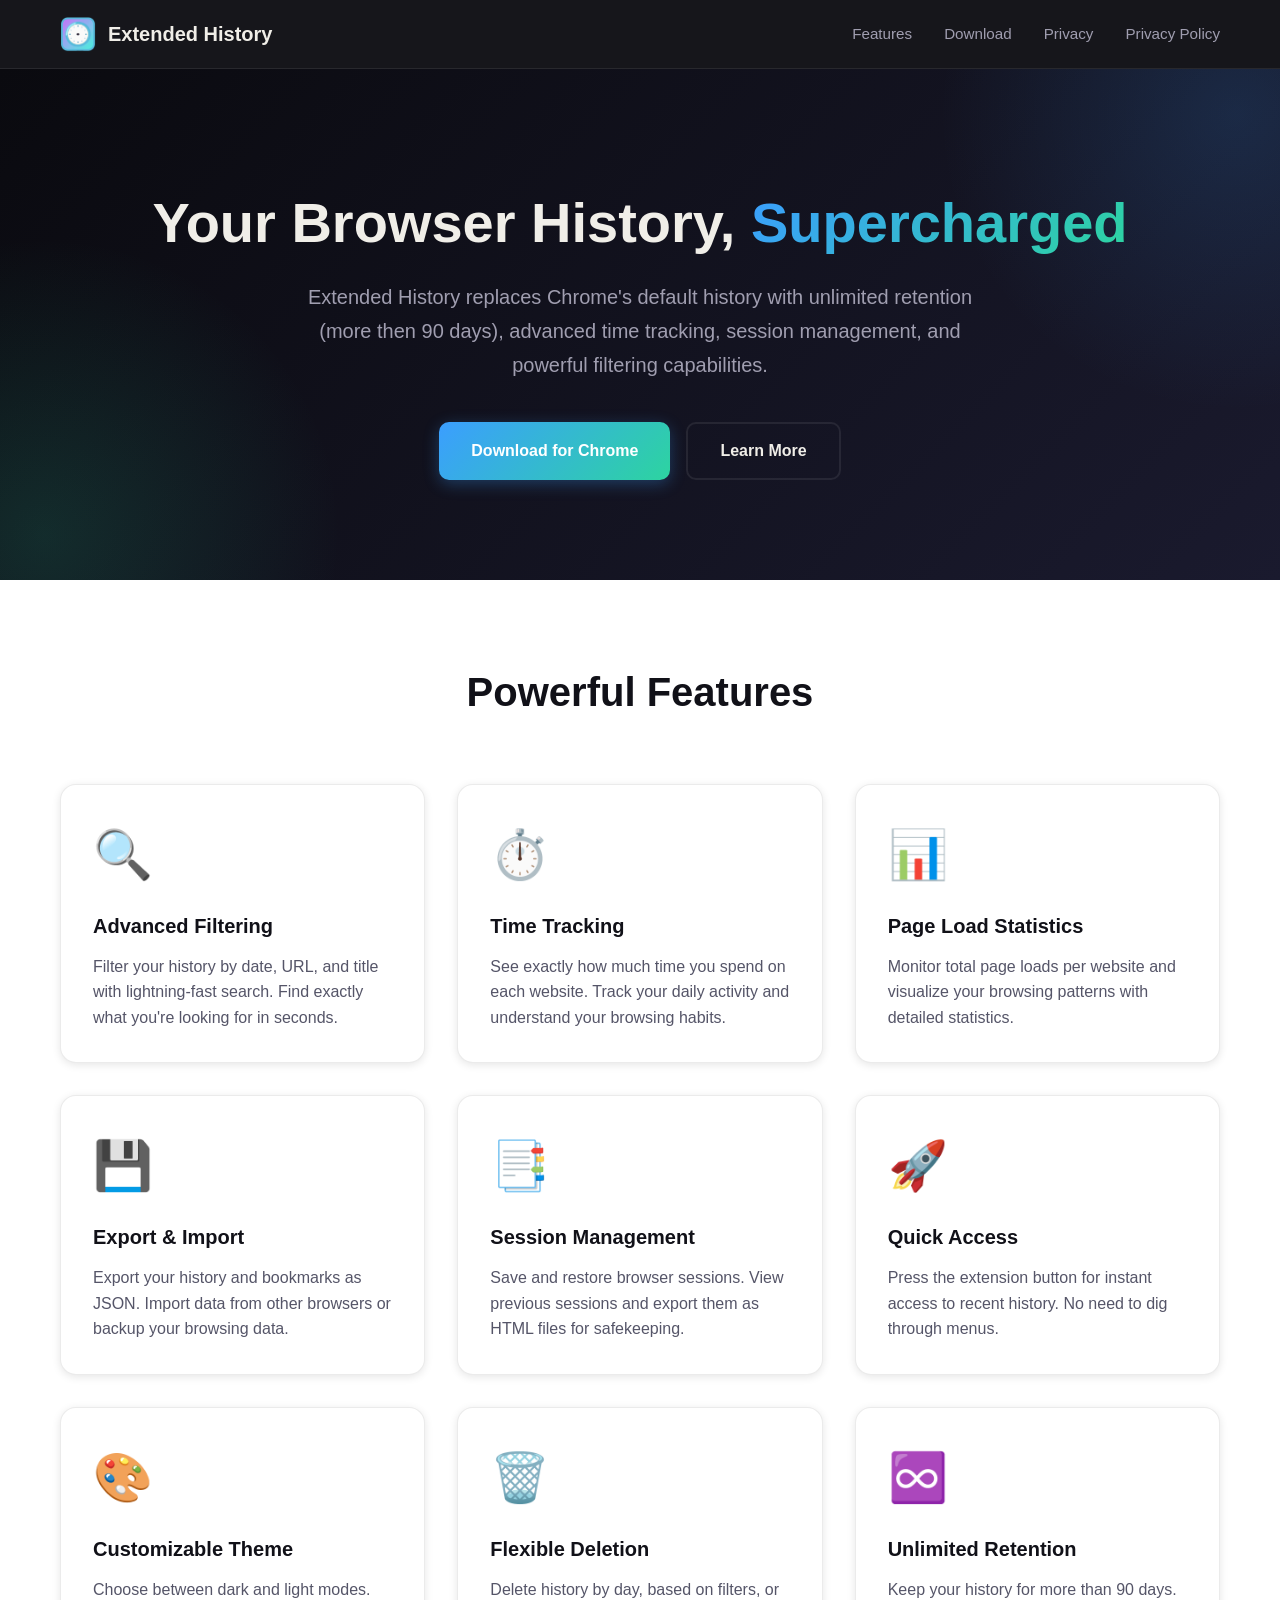
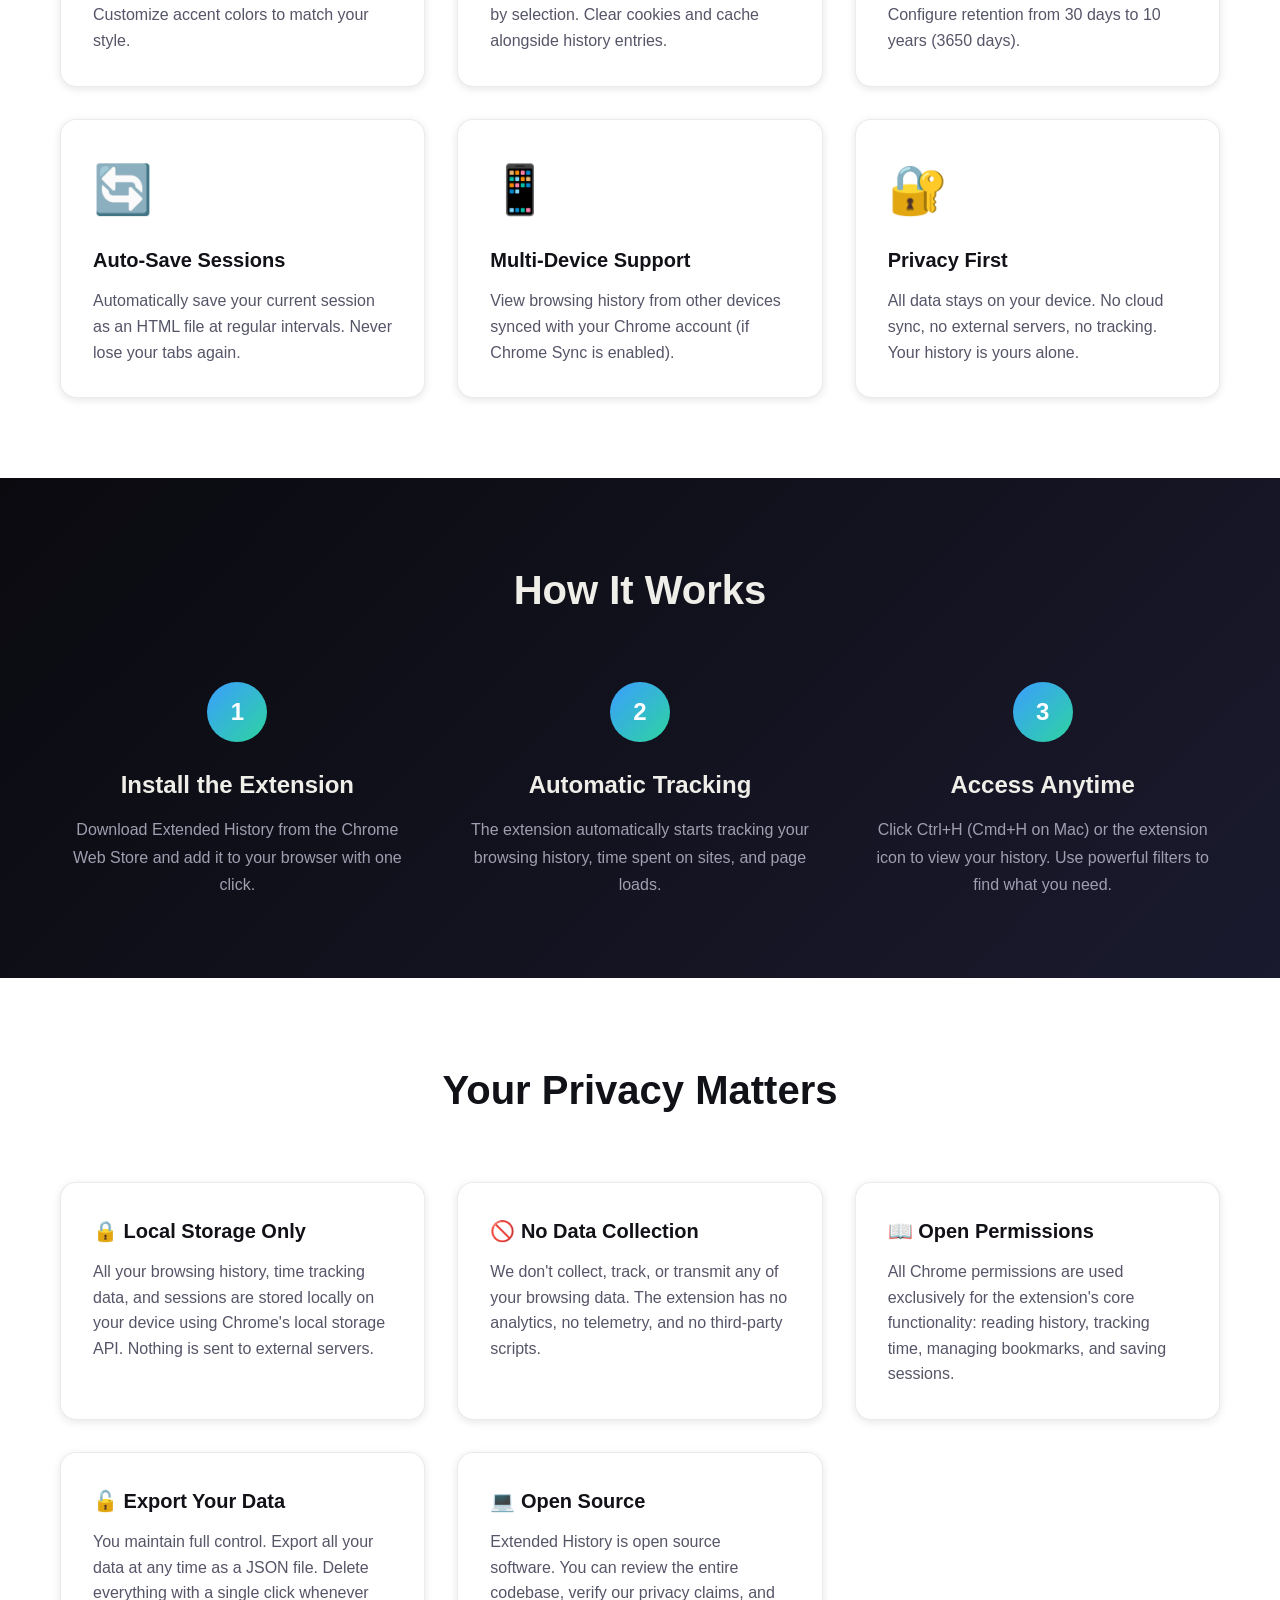
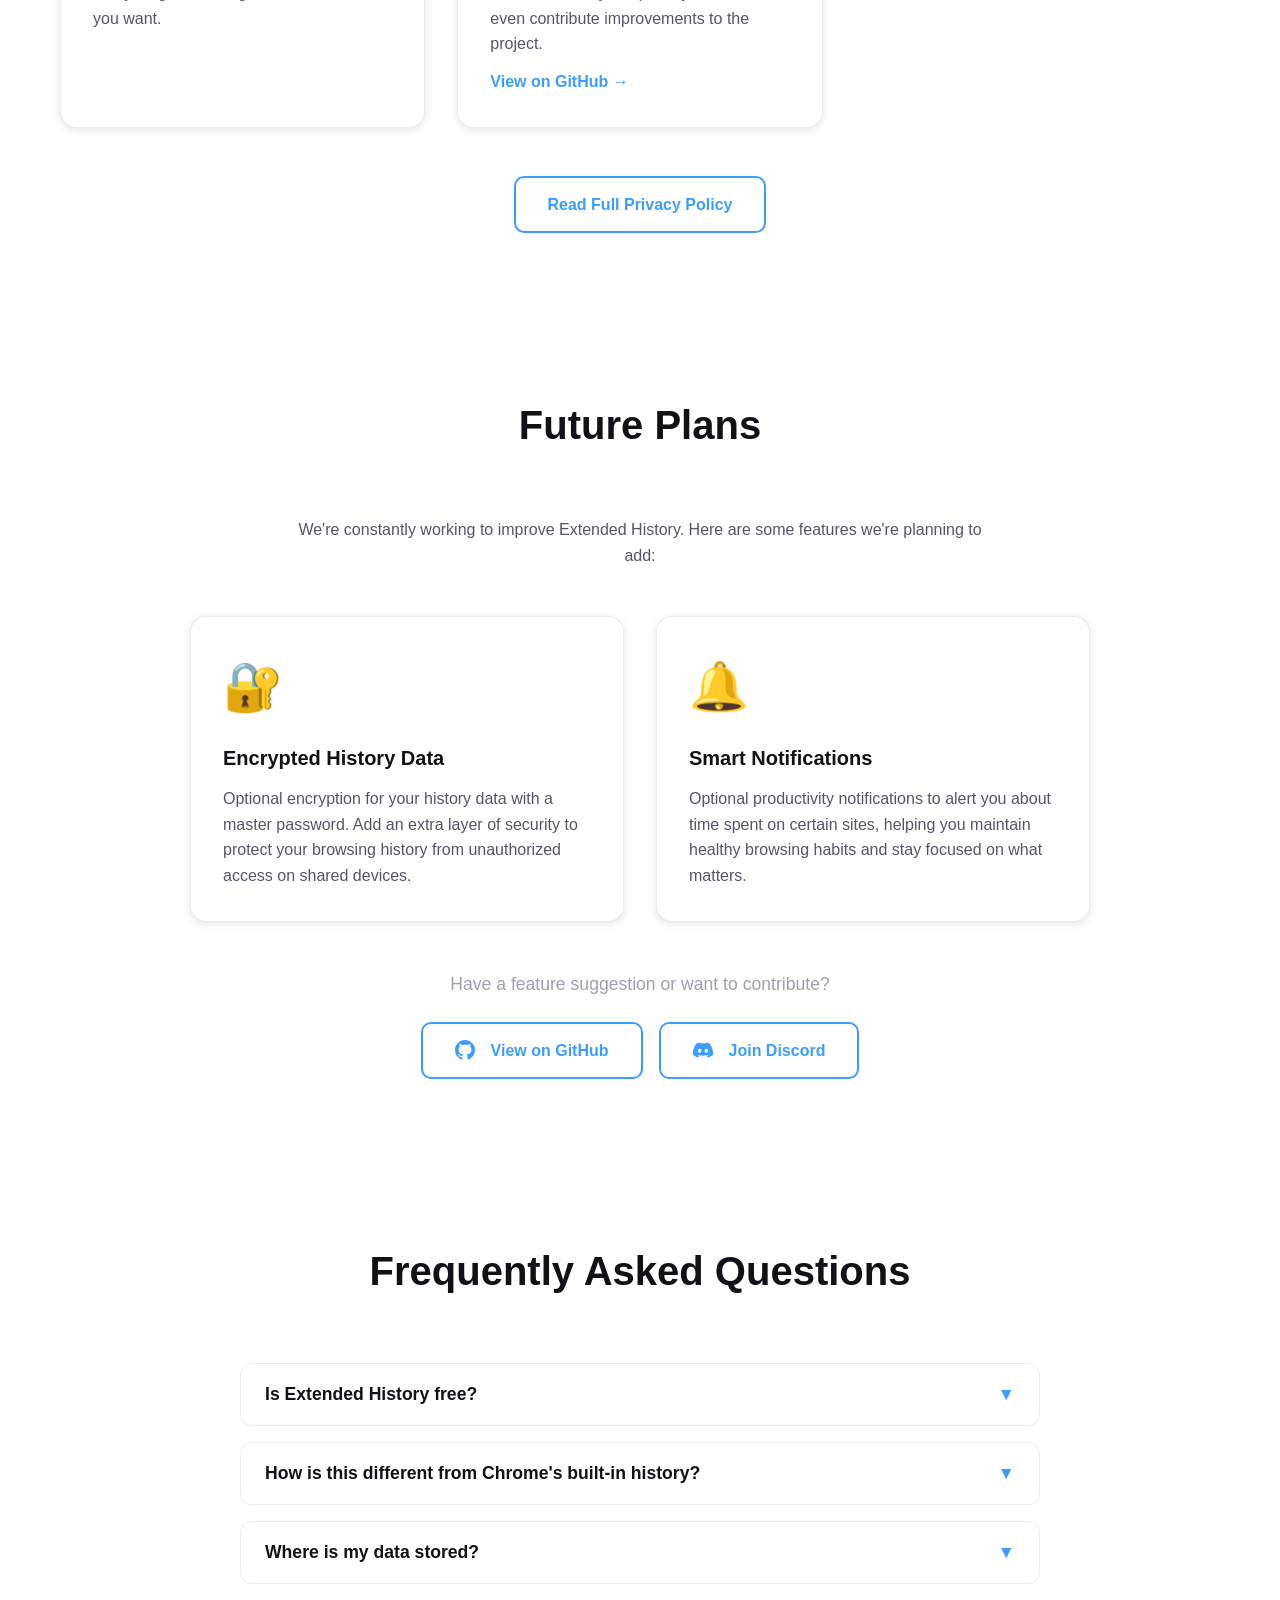
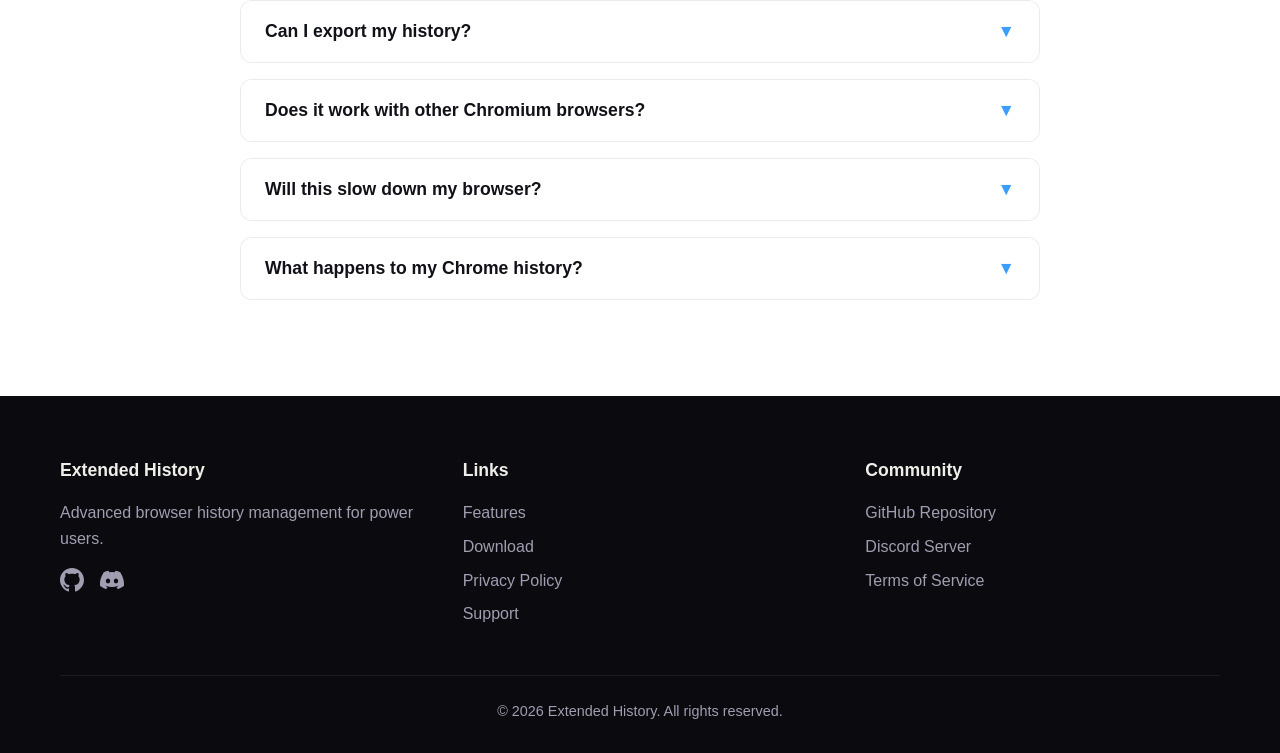
==== ExtendedHistory/index.html @ b4f473f5 "Update index.html" ====
<!DOCTYPE html>
<html lang="en">
<head>
    <meta charset="UTF-8">
    <meta name="viewport" content="width=device-width, initial-scale=1.0">
    <title>Extended History - Chrome Extension </title>
    <meta name="description" content="Extended History is a powerful Chrome extension that replaces the default history with unlimited retention (more then 90 days), time tracking, sessions management, and advanced filtering capabilities. If you're looking for better alternative to BetterHistory, this is it">
    <link rel="stylesheet" href="styles.css">
    <link rel="icon" href="https://github.com/elveapps/elveapps.github.io/blob/main/ExtendedHistory/icon128.png?raw=true" type="image/png">
</head>
<body>
    <!-- Navigation -->
    <nav class="navbar">
        <div class="container">
            <div class="nav-wrapper">
                <div class="logo">
                    <img src="icon128.png" alt="Extended History" class="logo-icon">
                    <span class="logo-text">Extended History</span>
                </div>
                <ul class="nav-links">
                    <li><a href="#features">Features</a></li>
                    <li><a href="#download">Download</a></li>
                    <li><a href="#privacy">Privacy</a></li>
                    <li><a href="privacy-policy.html">Privacy Policy</a></li>
                </ul>
            </div>
        </div>
    </nav>

    <!-- Hero Section -->
    <section id="download" class="hero">
        <div class="container">
            <div class="hero-content">
                <h1 class="hero-title">Your Browser History, <span class="gradient-text">Supercharged</span></h1>
                <p class="hero-subtitle">Extended History replaces Chrome's default history with unlimited retention (more then 90 days), advanced time tracking, session management, and powerful filtering capabilities.</p>
                <div class="hero-buttons">
                    <a href="https://chromewebstore.google.com/detail/extended-history/your-extension-id-here" target="_blank" rel="noopener noreferrer" class="btn btn-primary">Download for Chrome</a>
                    <a href="#features" class="btn btn-secondary">Learn More</a>
                </div>
            </div>
        </div>
    </section>

    <!-- Features Section -->
    <section id="features" class="features">
        <div class="container">
            <h2 class="section-title">Powerful Features</h2>
            <div class="features-grid">
                <div class="feature-card">
                    <div class="feature-icon">🔍</div>
                    <h3>Advanced Filtering</h3>
                    <p>Filter your history by date, URL, and title with lightning-fast search. Find exactly what you're looking for in seconds.</p>
                </div>

                <div class="feature-card">
                    <div class="feature-icon">⏱️</div>
                    <h3>Time Tracking</h3>
                    <p>See exactly how much time you spend on each website. Track your daily activity and understand your browsing habits.</p>
                </div>

                <div class="feature-card">
                    <div class="feature-icon">📊</div>
                    <h3>Page Load Statistics</h3>
                    <p>Monitor total page loads per website and visualize your browsing patterns with detailed statistics.</p>
                </div>

                <div class="feature-card">
                    <div class="feature-icon">💾</div>
                    <h3>Export & Import</h3>
                    <p>Export your history and bookmarks as JSON. Import data from other browsers or backup your browsing data.</p>
                </div>

                <div class="feature-card">
                    <div class="feature-icon">📑</div>
                    <h3>Session Management</h3>
                    <p>Save and restore browser sessions. View previous sessions and export them as HTML files for safekeeping.</p>
                </div>

                <div class="feature-card">
                    <div class="feature-icon">🚀</div>
                    <h3>Quick Access</h3>
                    <p>Press the extension button for instant access to recent history. No need to dig through menus.</p>
                </div>

                <div class="feature-card">
                    <div class="feature-icon">🎨</div>
                    <h3>Customizable Theme</h3>
                    <p>Choose between dark and light modes. Customize accent colors to match your style.</p>
                </div>

                <div class="feature-card">
                    <div class="feature-icon">🗑️</div>
                    <h3>Flexible Deletion</h3>
                    <p>Delete history by day, based on filters, or by selection. Clear cookies and cache alongside history entries.</p>
                </div>

                <div class="feature-card">
                    <div class="feature-icon">♾️</div>
                    <h3>Unlimited Retention</h3>
                    <p>Keep your history for more than 90 days. Configure retention from 30 days to 10 years (3650 days).</p>
                </div>

                <div class="feature-card">
                    <div class="feature-icon">🔄</div>
                    <h3>Auto-Save Sessions</h3>
                    <p>Automatically save your current session as an HTML file at regular intervals. Never lose your tabs again.</p>
                </div>

                <div class="feature-card">
                    <div class="feature-icon">📱</div>
                    <h3>Multi-Device Support</h3>
                    <p>View browsing history from other devices synced with your Chrome account (if Chrome Sync is enabled).</p>
                </div>

                <div class="feature-card">
                    <div class="feature-icon">🔐</div>
                    <h3>Privacy First</h3>
                    <p>All data stays on your device. No cloud sync, no external servers, no tracking. Your history is yours alone.</p>
                </div>
            </div>
        </div>
    </section>

    <!-- How It Works -->
    <section class="how-it-works">
        <div class="container">
            <h2 class="section-title">How It Works</h2>
            <div class="steps">
                <div class="step">
                    <div class="step-number">1</div>
                    <h3>Install the Extension</h3>
                    <p>Download Extended History from the Chrome Web Store and add it to your browser with one click.</p>
                </div>
                <div class="step">
                    <div class="step-number">2</div>
                    <h3>Automatic Tracking</h3>
                    <p>The extension automatically starts tracking your browsing history, time spent on sites, and page loads.</p>
                </div>
                <div class="step">
                    <div class="step-number">3</div>
                    <h3>Access Anytime</h3>
                    <p>Click Ctrl+H (Cmd+H on Mac) or the extension icon to view your history. Use powerful filters to find what you need.</p>
                </div>
            </div>
        </div>
    </section>

    <!-- Privacy Section -->
    <section id="privacy" class="privacy-section">
        <div class="container">
            <h2 class="section-title">Your Privacy Matters</h2>
            <div class="privacy-content">
                <div class="privacy-card">
                    <h3>🔒 Local Storage Only</h3>
                    <p>All your browsing history, time tracking data, and sessions are stored locally on your device using Chrome's local storage API. Nothing is sent to external servers.</p>
                </div>
                <div class="privacy-card">
                    <h3>🚫 No Data Collection</h3>
                    <p>We don't collect, track, or transmit any of your browsing data. The extension has no analytics, no telemetry, and no third-party scripts.</p>
                </div>
                <div class="privacy-card">
                    <h3>📖 Open Permissions</h3>
                    <p>All Chrome permissions are used exclusively for the extension's core functionality: reading history, tracking time, managing bookmarks, and saving sessions.</p>
                </div>
                <div class="privacy-card">
                    <h3>🔓 Export Your Data</h3>
                    <p>You maintain full control. Export all your data at any time as a JSON file. Delete everything with a single click whenever you want.</p>
                </div>
                <div class="privacy-card">
                    <h3>💻 Open Source</h3>
                    <p>Extended History is open source software. You can review the entire codebase, verify our privacy claims, and even contribute improvements to the project.</p>
                    <a href="https://github.com/banekondic1996/Extended-History---Chrome" target="_blank" rel="noopener noreferrer" style="display: inline-block; margin-top: 12px; color: var(--primary); text-decoration: none; font-weight: 600; transition: opacity 0.2s;" onmouseover="this.style.opacity='0.8'" onmouseout="this.style.opacity='1'">
                        View on GitHub →
                    </a>
                </div>
            </div>
            <div class="privacy-cta">
                <a href="privacy-policy.html" class="btn btn-outline">Read Full Privacy Policy</a>
            </div>
        </div>
    </section>

    <!-- Future Plans Section -->
    <section class="future-plans-section">
        <div class="container">
            <h2 class="section-title">Future Plans</h2>
            <p style="text-align: center; color: var(--text-secondary-light); margin-bottom: 48px; max-width: 700px; margin-left: auto; margin-right: auto;">We're constantly working to improve Extended History. Here are some features we're planning to add:</p>
            <div class="features-grid" style="grid-template-columns: repeat(auto-fit, minmax(300px, 1fr)); max-width: 900px; margin: 0 auto;">
                <div class="feature-card">
                    <div class="feature-icon">🔐</div>
                    <h3>Encrypted History Data</h3>
                    <p>Optional encryption for your history data with a master password. Add an extra layer of security to protect your browsing history from unauthorized access on shared devices.</p>
                </div>

                <div class="feature-card">
                    <div class="feature-icon">🔔</div>
                    <h3>Smart Notifications</h3>
                    <p>Optional productivity notifications to alert you about time spent on certain sites, helping you maintain healthy browsing habits and stay focused on what matters.</p>
                </div>
            </div>
            <div style="text-align: center; margin-top: 48px;">
                <p style="color: var(--text-secondary-dark); margin-bottom: 24px; font-size: 1.1rem;">Have a feature suggestion or want to contribute?</p>
                <div style="display: flex; gap: 16px; justify-content: center; flex-wrap: wrap;">
                    <a href="https://github.com/banekondic1996/Extended-History---Chrome" target="_blank" rel="noopener noreferrer" class="btn btn-outline">
                        <svg width="20" height="20" viewBox="0 0 24 24" fill="currentColor" style="margin-right: 8px;">
                            <path d="M12 0c-6.626 0-12 5.373-12 12 0 5.302 3.438 9.8 8.207 11.387.599.111.793-.261.793-.577v-2.234c-3.338.726-4.033-1.416-4.033-1.416-.546-1.387-1.333-1.756-1.333-1.756-1.089-.745.083-.729.083-.729 1.205.084 1.839 1.237 1.839 1.237 1.07 1.834 2.807 1.304 3.492.997.107-.775.418-1.305.762-1.604-2.665-.305-5.467-1.334-5.467-5.931 0-1.311.469-2.381 1.236-3.221-.124-.303-.535-1.524.117-3.176 0 0 1.008-.322 3.301 1.23.957-.266 1.983-.399 3.003-.404 1.02.005 2.047.138 3.006.404 2.291-1.552 3.297-1.23 3.297-1.23.653 1.653.242 2.874.118 3.176.77.84 1.235 1.911 1.235 3.221 0 4.609-2.807 5.624-5.479 5.921.43.372.823 1.102.823 2.222v3.293c0 .319.192.694.801.576 4.765-1.589 8.199-6.086 8.199-11.386 0-6.627-5.373-12-12-12z"/>
                        </svg>
                        View on GitHub
                    </a>
                    <a href="https://discord.com/invite/D4na6fbM" target="_blank" rel="noopener noreferrer" class="btn btn-outline">
                        <svg width="20" height="20" viewBox="0 0 24 24" fill="currentColor" style="margin-right: 8px;">
                            <path d="M20.317 4.37a19.791 19.791 0 0 0-4.885-1.515a.074.074 0 0 0-.079.037c-.21.375-.444.864-.608 1.25a18.27 18.27 0 0 0-5.487 0a12.64 12.64 0 0 0-.617-1.25a.077.077 0 0 0-.079-.037A19.736 19.736 0 0 0 3.677 4.37a.07.07 0 0 0-.032.027C.533 9.046-.32 13.58.099 18.057a.082.082 0 0 0 .031.057a19.9 19.9 0 0 0 5.993 3.03a.078.078 0 0 0 .084-.028a14.09 14.09 0 0 0 1.226-1.994a.076.076 0 0 0-.041-.106a13.107 13.107 0 0 1-1.872-.892a.077.077 0 0 1-.008-.128a10.2 10.2 0 0 0 .372-.292a.074.074 0 0 1 .077-.01c3.928 1.793 8.18 1.793 12.062 0a.074.074 0 0 1 .078.01c.12.098.246.198.373.292a.077.077 0 0 1-.006.127a12.299 12.299 0 0 1-1.873.892a.077.077 0 0 0-.041.107c.36.698.772 1.362 1.225 1.993a.076.076 0 0 0 .084.028a19.839 19.839 0 0 0 6.002-3.03a.077.077 0 0 0 .032-.054c.5-5.177-.838-9.674-3.549-13.66a.061.061 0 0 0-.031-.03zM8.02 15.33c-1.183 0-2.157-1.085-2.157-2.419c0-1.333.956-2.419 2.157-2.419c1.21 0 2.176 1.096 2.157 2.42c0 1.333-.956 2.418-2.157 2.418zm7.975 0c-1.183 0-2.157-1.085-2.157-2.419c0-1.333.955-2.419 2.157-2.419c1.21 0 2.176 1.096 2.157 2.42c0 1.333-.946 2.418-2.157 2.418z"/>
                        </svg>
                        Join Discord
                    </a>
                </div>
            </div>
        </div>
    </section>

    <!-- FAQ Section -->
    <section class="faq-section">
        <div class="container">
            <h2 class="section-title">Frequently Asked Questions</h2>
            <div class="faq-list">
                <div class="faq-item">
                    <button class="faq-question">
                        <span>Is Extended History free?</span>
                        <span class="faq-arrow">▼</span>
                    </button>
                    <div class="faq-answer">
                        <p>Yes, Extended History is completely free to use with no premium tiers or hidden costs.</p>
                    </div>
                </div>

                <div class="faq-item">
                    <button class="faq-question">
                        <span>How is this different from Chrome's built-in history?</span>
                        <span class="faq-arrow">▼</span>
                    </button>
                    <div class="faq-answer">
                        <p>Chrome's default history only keeps 90 days of data and lacks advanced features. Extended History offers unlimited retention, time tracking, session management, detailed statistics, and much more powerful search and filtering capabilities.</p>
                    </div>
                </div>

                <div class="faq-item">
                    <button class="faq-question">
                        <span>Where is my data stored?</span>
                        <span class="faq-arrow">▼</span>
                    </button>
                    <div class="faq-answer">
                        <p>All your data is stored locally on your device using Chrome's local storage API. Nothing is sent to external servers or the cloud. You maintain complete control over your data.</p>
                    </div>
                </div>

                <div class="faq-item">
                    <button class="faq-question">
                        <span>Can I export my history?</span>
                        <span class="faq-arrow">▼</span>
                    </button>
                    <div class="faq-answer">
                        <p>Yes! You can export your entire history, bookmarks, time tracking data, and sessions as a JSON file. You can also import this data back later or use it for backup purposes.</p>
                    </div>
                </div>

                <div class="faq-item">
                    <button class="faq-question">
                        <span>Does it work with other Chromium browsers?</span>
                        <span class="faq-arrow">▼</span>
                    </button>
                    <div class="faq-answer">
                        <p>Extended History is designed for Google Chrome but may work with other Chromium-based browsers like Microsoft Edge, Brave, or Vivaldi. However, full compatibility is not guaranteed.</p>
                    </div>
                </div>

                <div class="faq-item">
                    <button class="faq-question">
                        <span>Will this slow down my browser?</span>
                        <span class="faq-arrow">▼</span>
                    </button>
                    <div class="faq-answer">
                        <p>No. Extended History uses efficient event-driven tracking and minimal background processes. It's designed to have negligible impact on browser performance.</p>
                    </div>
                </div>

                <div class="faq-item">
                    <button class="faq-question">
                        <span>What happens to my Chrome history?</span>
                        <span class="faq-arrow">▼</span>
                    </button>
                    <div class="faq-answer">
                        <p>Extended History replaces the default history page (chrome://history) but doesn't delete your existing Chrome history. It maintains both its own enhanced database and continues to sync with Chrome's native history system.</p>
                    </div>
                </div>
            </div>
        </div>
    </section>

    <!-- Footer -->
    <footer class="footer">
        <div class="container">
            <div class="footer-content">
                <div class="footer-section">
                    <h4>Extended History</h4>
                    <p>Advanced browser history management for power users.</p>
                    <div style="display: flex; gap: 16px; margin-top: 16px;">
                        <a href="https://github.com/banekondic1996/Extended-History---Chrome" target="_blank" rel="noopener noreferrer" style="color: var(--text-secondary-dark); transition: color 0.2s;" onmouseover="this.style.color='var(--primary)'" onmouseout="this.style.color='var(--text-secondary-dark)'">
                            <svg width="24" height="24" viewBox="0 0 24 24" fill="currentColor">
                                <path d="M12 0c-6.626 0-12 5.373-12 12 0 5.302 3.438 9.8 8.207 11.387.599.111.793-.261.793-.577v-2.234c-3.338.726-4.033-1.416-4.033-1.416-.546-1.387-1.333-1.756-1.333-1.756-1.089-.745.083-.729.083-.729 1.205.084 1.839 1.237 1.839 1.237 1.07 1.834 2.807 1.304 3.492.997.107-.775.418-1.305.762-1.604-2.665-.305-5.467-1.334-5.467-5.931 0-1.311.469-2.381 1.236-3.221-.124-.303-.535-1.524.117-3.176 0 0 1.008-.322 3.301 1.23.957-.266 1.983-.399 3.003-.404 1.02.005 2.047.138 3.006.404 2.291-1.552 3.297-1.23 3.297-1.23.653 1.653.242 2.874.118 3.176.77.84 1.235 1.911 1.235 3.221 0 4.609-2.807 5.624-5.479 5.921.43.372.823 1.102.823 2.222v3.293c0 .319.192.694.801.576 4.765-1.589 8.199-6.086 8.199-11.386 0-6.627-5.373-12-12-12z"/>
                            </svg>
                        </a>
                        <a href="https://discord.com/invite/D4na6fbM" target="_blank" rel="noopener noreferrer" style="color: var(--text-secondary-dark); transition: color 0.2s;" onmouseover="this.style.color='var(--primary)'" onmouseout="this.style.color='var(--text-secondary-dark)'">
                            <svg width="24" height="24" viewBox="0 0 24 24" fill="currentColor">
                                <path d="M20.317 4.37a19.791 19.791 0 0 0-4.885-1.515a.074.074 0 0 0-.079.037c-.21.375-.444.864-.608 1.25a18.27 18.27 0 0 0-5.487 0a12.64 12.64 0 0 0-.617-1.25a.077.077 0 0 0-.079-.037A19.736 19.736 0 0 0 3.677 4.37a.07.07 0 0 0-.032.027C.533 9.046-.32 13.58.099 18.057a.082.082 0 0 0 .031.057a19.9 19.9 0 0 0 5.993 3.03a.078.078 0 0 0 .084-.028a14.09 14.09 0 0 0 1.226-1.994a.076.076 0 0 0-.041-.106a13.107 13.107 0 0 1-1.872-.892a.077.077 0 0 1-.008-.128a10.2 10.2 0 0 0 .372-.292a.074.074 0 0 1 .077-.01c3.928 1.793 8.18 1.793 12.062 0a.074.074 0 0 1 .078.01c.12.098.246.198.373.292a.077.077 0 0 1-.006.127a12.299 12.299 0 0 1-1.873.892a.077.077 0 0 0-.041.107c.36.698.772 1.362 1.225 1.993a.076.076 0 0 0 .084.028a19.839 19.839 0 0 0 6.002-3.03a.077.077 0 0 0 .032-.054c.5-5.177-.838-9.674-3.549-13.66a.061.061 0 0 0-.031-.03zM8.02 15.33c-1.183 0-2.157-1.085-2.157-2.419c0-1.333.956-2.419 2.157-2.419c1.21 0 2.176 1.096 2.157 2.42c0 1.333-.956 2.418-2.157 2.418zm7.975 0c-1.183 0-2.157-1.085-2.157-2.419c0-1.333.955-2.419 2.157-2.419c1.21 0 2.176 1.096 2.157 2.42c0 1.333-.946 2.418-2.157 2.418z"/>
                            </svg>
                        </a>
                    </div>
                </div>
                <div class="footer-section">
                    <h4>Links</h4>
                    <ul class="footer-links">
                        <li><a href="#features">Features</a></li>
                        <li><a href="#download">Download</a></li>
                        <li><a href="privacy-policy.html">Privacy Policy</a></li>
                        <li><a href="support.html">Support</a></li>
                    </ul>
                </div>
                <div class="footer-section">
                    <h4>Community</h4>
                    <ul class="footer-links">
                        <li><a href="https://github.com/banekondic1996/Extended-History---Chrome" target="_blank" rel="noopener noreferrer">GitHub Repository</a></li>
                        <li><a href="https://discord.com/invite/D4na6fbM" target="_blank" rel="noopener noreferrer">Discord Server</a></li>
                        <li><a href="terms.html">Terms of Service</a></li>
                    </ul>
                </div>
            </div>
            <div class="footer-bottom">
                <p>&copy; 2026 Extended History. All rights reserved.</p>
            </div>
        </div>
    </footer>

    <script src="script.js"></script>
</body>
</html>
---- ExtendedHistory/styles.css ----
/* Reset and Base Styles */
* {
    margin: 0;
    padding: 0;
    box-sizing: border-box;
}

:root {
    --primary: #3b9eff;
    --primary-dark: #2a7fd4;
    --secondary: #2dd4a0;
    --bg-dark: #0a0a0f;
    --bg-light: #ffffff;
    --surface-dark: #131318;
    --surface-light: #f5f5f7;
    --text-dark: #f0eee8;
    --text-light: #111118;
    --text-secondary-dark: #a09eb0;
    --text-secondary-light: #555568;
    --border-dark: rgba(255, 255, 255, 0.08);
    --border-light: rgba(0, 0, 0, 0.08);
    --gradient: linear-gradient(135deg, var(--primary), var(--secondary));
    --shadow-sm: 0 2px 8px rgba(0, 0, 0, 0.1);
    --shadow-md: 0 4px 16px rgba(0, 0, 0, 0.15);
    --shadow-lg: 0 8px 32px rgba(0, 0, 0, 0.2);
}

body {
    font-family: -apple-system, BlinkMacSystemFont, 'Segoe UI', 'Roboto', 'Oxygen', 'Ubuntu', 'Cantarell', sans-serif;
    line-height: 1.6;
    color: var(--text-light);
    background: var(--bg-light);
    overflow-x: hidden;
}

.container {
    max-width: 1200px;
    margin: 0 auto;
    padding: 0 20px;
}

/* Navigation */
.navbar {
    background: var(--bg-dark);
    border-bottom: 1px solid var(--border-dark);
    padding: 16px 0;
    position: sticky;
    top: 0;
    z-index: 1000;
    backdrop-filter: blur(10px);
    background: rgba(10, 10, 15, 0.95);
}

.nav-wrapper {
    display: flex;
    justify-content: space-between;
    align-items: center;
}

.logo {
    display: flex;
    align-items: center;
    gap: 12px;
    text-decoration: none;
}

.logo a {
    display: flex;
    align-items: center;
    gap: 12px;
    text-decoration: none;
}

.logo-icon {
    width: 36px;
    height: 36px;
    border-radius: 8px;
}

.logo-text {
    font-size: 1.25rem;
    font-weight: 700;
    color: var(--text-dark);
}

.nav-links {
    display: flex;
    list-style: none;
    gap: 32px;
    align-items: center;
}

.nav-links a {
    color: var(--text-secondary-dark);
    text-decoration: none;
    font-weight: 500;
    font-size: 0.95rem;
    transition: color 0.2s;
}

.nav-links a:hover {
    color: var(--primary);
}

/* Hero Section */
.hero {
    background: linear-gradient(135deg, #0a0a0f 0%, #1a1a2e 100%);
    padding: 120px 0 100px;
    text-align: center;
    position: relative;
    overflow: hidden;
}

.hero::before {
    content: '';
    position: absolute;
    top: -50%;
    right: -20%;
    width: 600px;
    height: 600px;
    background: radial-gradient(circle, rgba(59, 158, 255, 0.15) 0%, transparent 70%);
    border-radius: 50%;
}

.hero::after {
    content: '';
    position: absolute;
    bottom: -50%;
    left: -20%;
    width: 600px;
    height: 600px;
    background: radial-gradient(circle, rgba(45, 212, 160, 0.15) 0%, transparent 70%);
    border-radius: 50%;
}

.hero-content {
    position: relative;
    z-index: 1;
}

.hero-title {
    font-size: 3.5rem;
    font-weight: 800;
    color: var(--text-dark);
    margin-bottom: 24px;
    line-height: 1.2;
}

.gradient-text {
    background: var(--gradient);
    -webkit-background-clip: text;
    -webkit-text-fill-color: transparent;
    background-clip: text;
}

.hero-subtitle {
    font-size: 1.25rem;
    color: var(--text-secondary-dark);
    margin-bottom: 40px;
    max-width: 700px;
    margin-left: auto;
    margin-right: auto;
    line-height: 1.7;
}

.hero-buttons {
    display: flex;
    gap: 16px;
    justify-content: center;
    flex-wrap: wrap;
}

/* Buttons */
.btn {
    display: inline-flex;
    align-items: center;
    gap: 8px;
    padding: 14px 32px;
    font-size: 1rem;
    font-weight: 600;
    text-decoration: none;
    border-radius: 10px;
    transition: all 0.3s ease;
    border: none;
    cursor: pointer;
}

.btn-primary {
    background: var(--gradient);
    color: white;
    box-shadow: 0 4px 16px rgba(59, 158, 255, 0.3);
}

.btn-primary:hover {
    transform: translateY(-2px);
    box-shadow: 0 6px 24px rgba(59, 158, 255, 0.4);
}

.btn-secondary {
    background: transparent;
    color: var(--text-dark);
    border: 2px solid var(--border-dark);
}

.btn-secondary:hover {
    border-color: var(--primary);
    color: var(--primary);
}

.btn-large {
    padding: 18px 40px;
    font-size: 1.1rem;
}

.btn-outline {
    background: transparent;
    border: 2px solid var(--primary);
    color: var(--primary);
}

.btn-outline:hover {
    background: var(--primary);
    color: white;
}

/* Sections */
section {
    padding: 80px 0;
}

.section-title {
    font-size: 2.5rem;
    font-weight: 700;
    text-align: center;
    margin-bottom: 60px;
    color: var(--text-light);
}

/* Features Section */
.features {
    background: var(--bg-light);
}

.features-grid {
    display: grid;
    grid-template-columns: repeat(auto-fit, minmax(300px, 1fr));
    gap: 32px;
}

.feature-card {
    background: white;
    padding: 32px;
    border-radius: 16px;
    box-shadow: var(--shadow-sm);
    transition: all 0.3s ease;
    border: 1px solid var(--border-light);
}

.feature-card:hover {
    transform: translateY(-4px);
    box-shadow: var(--shadow-md);
}

.feature-icon {
    font-size: 3rem;
    margin-bottom: 16px;
}

.feature-card h3 {
    font-size: 1.25rem;
    font-weight: 700;
    margin-bottom: 12px;
    color: var(--text-light);
}

.feature-card p {
    color: var(--text-secondary-light);
    line-height: 1.6;
}

/* How It Works */
.how-it-works {
    background: linear-gradient(135deg, #0a0a0f 0%, #1a1a2e 100%);
}

.how-it-works .section-title {
    color: var(--text-dark);
}

.steps {
    display: grid;
    grid-template-columns: repeat(auto-fit, minmax(280px, 1fr));
    gap: 48px;
    margin-top: 60px;
}

.step {
    text-align: center;
}

.step-number {
    width: 60px;
    height: 60px;
    background: var(--gradient);
    color: white;
    font-size: 1.5rem;
    font-weight: 700;
    display: flex;
    align-items: center;
    justify-content: center;
    border-radius: 50%;
    margin: 0 auto 24px;
}

.step h3 {
    font-size: 1.5rem;
    color: var(--text-dark);
    margin-bottom: 12px;
}

.step p {
    color: var(--text-secondary-dark);
    line-height: 1.7;
}

/* Privacy Section */
.privacy-section {
    background: var(--bg-light);
}

.privacy-content {
    display: grid;
    grid-template-columns: repeat(auto-fit, minmax(280px, 1fr));
    gap: 32px;
    margin-bottom: 48px;
}

.privacy-card {
    background: white;
    padding: 32px;
    border-radius: 16px;
    box-shadow: var(--shadow-sm);
    border: 1px solid var(--border-light);
}

.privacy-card h3 {
    font-size: 1.25rem;
    font-weight: 700;
    margin-bottom: 12px;
    color: var(--text-light);
}

.privacy-card p {
    color: var(--text-secondary-light);
    line-height: 1.6;
}

.privacy-cta {
    text-align: center;
}

/* Download Section */
.download-section {
    background: linear-gradient(135deg, #0a0a0f 0%, #1a1a2e 100%);
    text-align: center;
}

.download-section .section-title {
    color: var(--text-dark);
}

.download-subtitle {
    font-size: 1.15rem;
    color: var(--text-secondary-dark);
    margin-bottom: 40px;
}

.download-buttons {
    display: flex;
    justify-content: center;
    gap: 16px;
    margin-bottom: 24px;
}

.chrome-store-btn {
    display: inline-flex;
    align-items: center;
    gap: 12px;
}

.version-info {
    color: var(--text-secondary-dark);
    font-size: 0.9rem;
}

/* FAQ Section */
.faq-section {
    background: var(--bg-light);
}

.faq-list {
    max-width: 800px;
    margin: 0 auto;
}

.faq-item {
    border: 1px solid var(--border-light);
    border-radius: 12px;
    margin-bottom: 16px;
    overflow: hidden;
    background: white;
}

.faq-question {
    width: 100%;
    padding: 20px 24px;
    background: white;
    border: none;
    text-align: left;
    font-size: 1.1rem;
    font-weight: 600;
    color: var(--text-light);
    cursor: pointer;
    display: flex;
    justify-content: space-between;
    align-items: center;
    transition: background 0.2s;
}

.faq-question:hover {
    background: var(--surface-light);
}

.faq-arrow {
    transition: transform 0.3s;
    color: var(--primary);
}

.faq-item.active .faq-arrow {
    transform: rotate(180deg);
}

.faq-answer {
    max-height: 0;
    overflow: hidden;
    transition: max-height 0.3s ease;
}

.faq-item.active .faq-answer {
    max-height: 500px;
}

.faq-answer p {
    padding: 0 24px 20px;
    color: var(--text-secondary-light);
    line-height: 1.7;
}

/* Footer */
.footer {
    background: var(--bg-dark);
    padding: 60px 0 30px;
    color: var(--text-secondary-dark);
}

.footer-content {
    display: grid;
    grid-template-columns: repeat(auto-fit, minmax(250px, 1fr));
    gap: 48px;
    margin-bottom: 40px;
}

.footer-section h4 {
    color: var(--text-dark);
    font-size: 1.1rem;
    margin-bottom: 16px;
    font-weight: 700;
}

.footer-links {
    list-style: none;
}

.footer-links li {
    margin-bottom: 8px;
}

.footer-links a {
    color: var(--text-secondary-dark);
    text-decoration: none;
    transition: color 0.2s;
}

.footer-links a:hover {
    color: var(--primary);
}

.footer-bottom {
    border-top: 1px solid var(--border-dark);
    padding-top: 24px;
    text-align: center;
    font-size: 0.9rem;
}

/* Policy Pages */
.policy-section {
    background: var(--bg-light);
    padding: 100px 0 80px;
}

.policy-container {
    max-width: 900px;
}

.policy-title {
    font-size: 3rem;
    font-weight: 800;
    margin-bottom: 16px;
    color: var(--text-light);
}

.policy-updated {
    color: var(--text-secondary-light);
    margin-bottom: 8px;
}

.policy-content {
    background: white;
    padding: 48px;
    border-radius: 16px;
    box-shadow: var(--shadow-sm);
    margin-top: 32px;
}

.policy-content h2 {
    font-size: 1.75rem;
    font-weight: 700;
    margin-top: 40px;
    margin-bottom: 16px;
    color: var(--text-light);
}

.policy-content h2:first-child {
    margin-top: 0;
}

.policy-content h3 {
    font-size: 1.25rem;
    font-weight: 600;
    margin-top: 24px;
    margin-bottom: 12px;
    color: var(--text-light);
}

.policy-content p {
    margin-bottom: 16px;
    color: var(--text-secondary-light);
    line-height: 1.8;
}

.policy-content ul,
.policy-content ol {
    margin-bottom: 16px;
    padding-left: 24px;
    color: var(--text-secondary-light);
}

.policy-content li {
    margin-bottom: 8px;
    line-height: 1.7;
}

.policy-content code {
    background: var(--surface-light);
    padding: 2px 6px;
    border-radius: 4px;
    font-family: 'Monaco', 'Menlo', monospace;
    font-size: 0.9em;
    color: var(--primary);
}

.policy-content strong {
    color: var(--text-light);
    font-weight: 600;
}

.policy-content a {
    color: var(--primary);
    text-decoration: none;
}

.policy-content a:hover {
    text-decoration: underline;
}

.policy-content hr {
    border: none;
    border-top: 1px solid var(--border-light);
    margin: 40px 0;
}

.policy-summary {
    background: linear-gradient(135deg, rgba(59, 158, 255, 0.1), rgba(45, 212, 160, 0.1));
    border-left: 4px solid var(--primary);
    padding: 24px;
    border-radius: 8px;
    margin-top: 32px;
}

.policy-summary h3 {
    margin-top: 0;
    color: var(--primary);
}

.contact-info {
    background: var(--surface-light);
    padding: 24px;
    border-radius: 8px;
    margin: 16px 0;
}

.contact-info p {
    margin-bottom: 8px;
}

/* Permissions Table */
.permissions-table {
    width: 100%;
    border-collapse: collapse;
    margin: 24px 0;
}

.permissions-table th,
.permissions-table td {
    padding: 12px 16px;
    text-align: left;
    border-bottom: 1px solid var(--border-light);
}

.permissions-table th {
    background: var(--surface-light);
    font-weight: 600;
    color: var(--text-light);
}

.permissions-table td {
    color: var(--text-secondary-light);
}

.permissions-table code {
    font-size: 0.85rem;
}

/* Support Page Styles */
.support-hero {
    background: linear-gradient(135deg, #0a0a0f 0%, #1a1a2e 100%);
    padding: 80px 0 60px;
    text-align: center;
}

.support-hero h1 {
    font-size: 2.5rem;
    color: var(--text-dark);
    margin-bottom: 16px;
}

.support-hero p {
    font-size: 1.15rem;
    color: var(--text-secondary-dark);
}

.support-content {
    padding: 60px 0;
}

.support-section {
    margin-bottom: 48px;
}

.support-section h2 {
    font-size: 2rem;
    margin-bottom: 24px;
    color: var(--text-light);
}

.support-cards {
    display: grid;
    grid-template-columns: repeat(auto-fit, minmax(280px, 1fr));
    gap: 24px;
    margin-top: 32px;
}

.support-card {
    background: white;
    padding: 24px;
    border-radius: 12px;
    box-shadow: var(--shadow-sm);
    border: 1px solid var(--border-light);
}

.support-card h3 {
    font-size: 1.25rem;
    margin-bottom: 12px;
    color: var(--text-light);
}

.support-card p {
    color: var(--text-secondary-light);
    line-height: 1.6;
}

.support-card ul {
    list-style: none;
    padding-left: 0;
    margin-top: 12px;
}

.support-card li {
    padding: 8px 0;
    border-bottom: 1px solid var(--border-light);
}

.support-card li:last-child {
    border-bottom: none;
}

/* Responsive Design */
@media (max-width: 768px) {
    .hero-title {
        font-size: 2.25rem;
    }

    .hero-subtitle {
        font-size: 1rem;
    }

    .section-title {
        font-size: 2rem;
    }

    .nav-links {
        gap: 16px;
        font-size: 0.85rem;
    }

    .features-grid,
    .steps,
    .privacy-content {
        grid-template-columns: 1fr;
    }

    .hero-buttons {
        flex-direction: column;
    }

    .btn {
        width: 100%;
        justify-content: center;
    }

    .policy-content {
        padding: 32px 24px;
    }

    .policy-title {
        font-size: 2rem;
    }

    .permissions-table {
        font-size: 0.85rem;
    }

    .permissions-table th,
    .permissions-table td {
        padding: 8px 12px;
    }
}

@media (max-width: 480px) {
    .container {
        padding: 0 16px;
    }

    .hero {
        padding: 80px 0 60px;
    }

    .hero-title {
        font-size: 1.75rem;
    }

    section {
        padding: 60px 0;
    }

    .logo-text {
        font-size: 1rem;
    }

    .nav-links {
        display: none;
    }
}

/* Animation */
@keyframes fadeInUp {
    from {
        opacity: 0;
        transform: translateY(30px);
    }
    to {
        opacity: 1;
        transform: translateY(0);
    }
}

.hero-content,
.feature-card,
.step {
    animation: fadeInUp 0.6s ease-out;
}
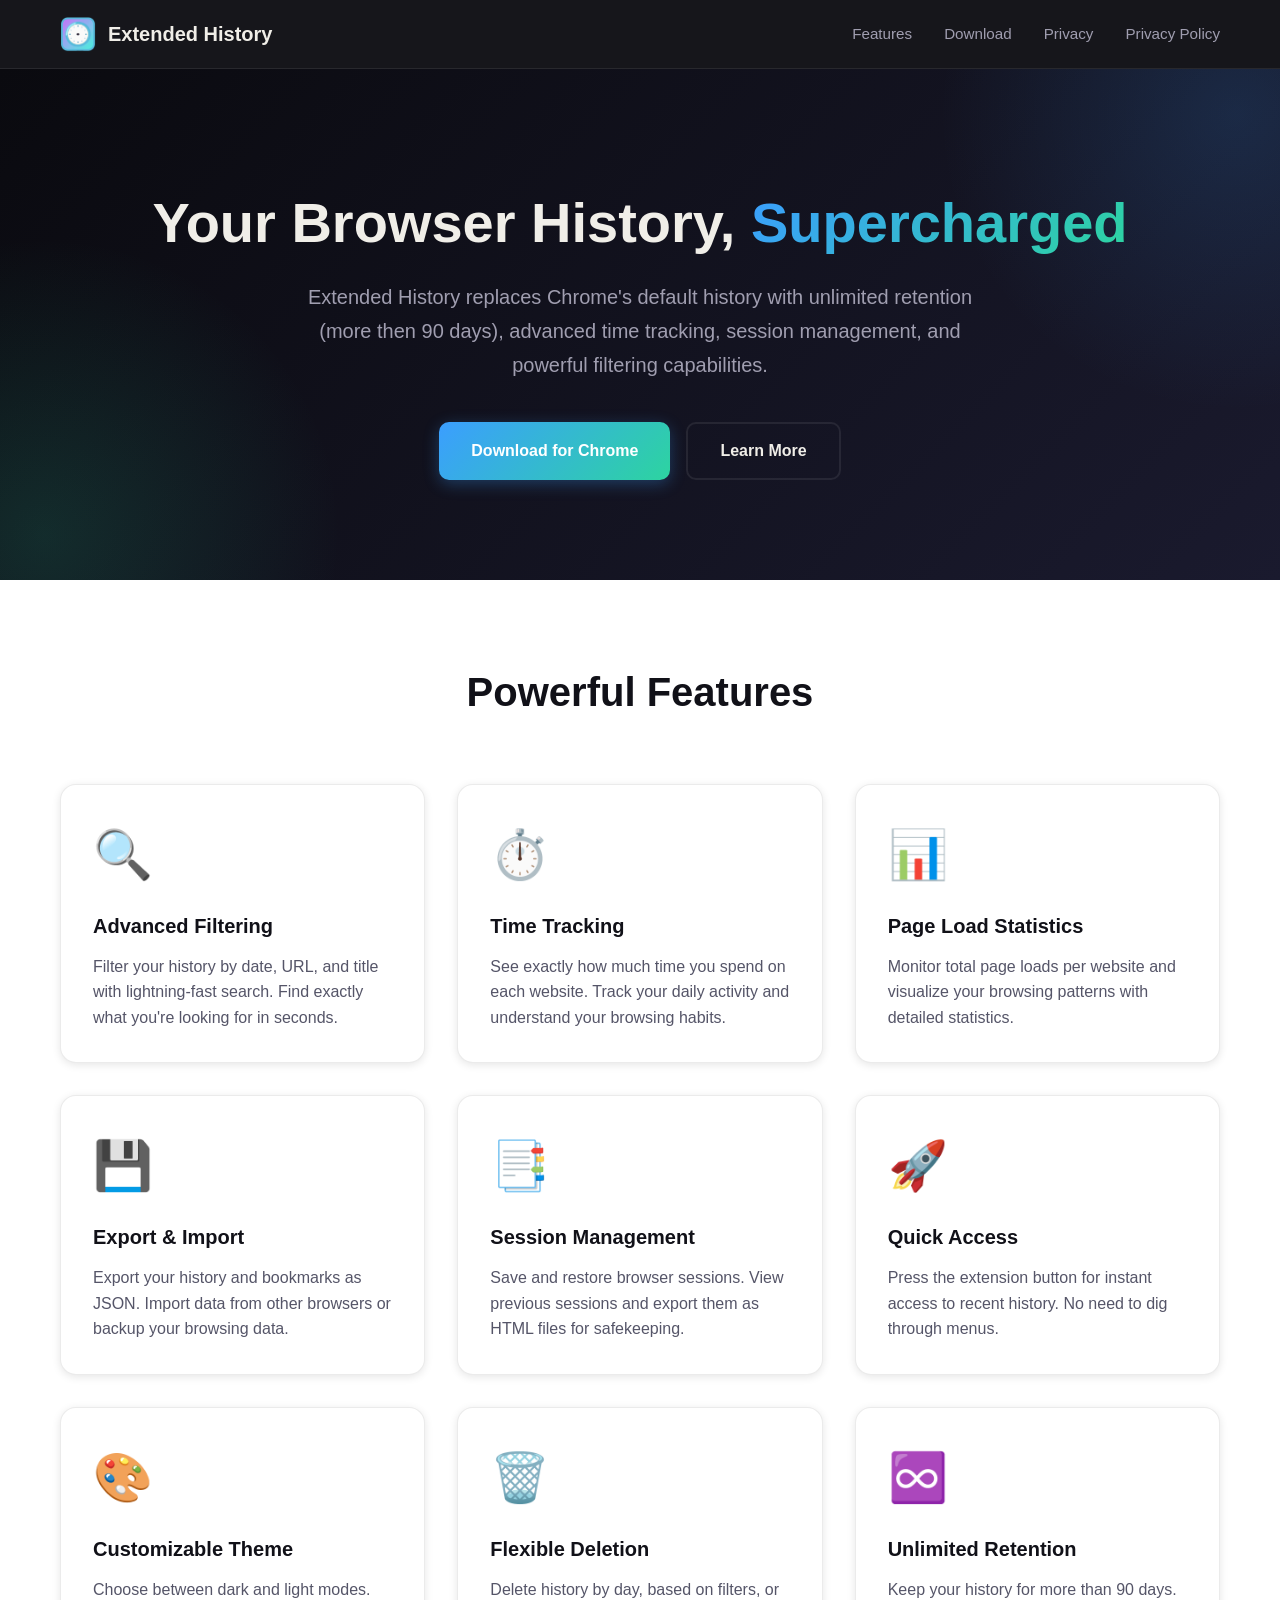
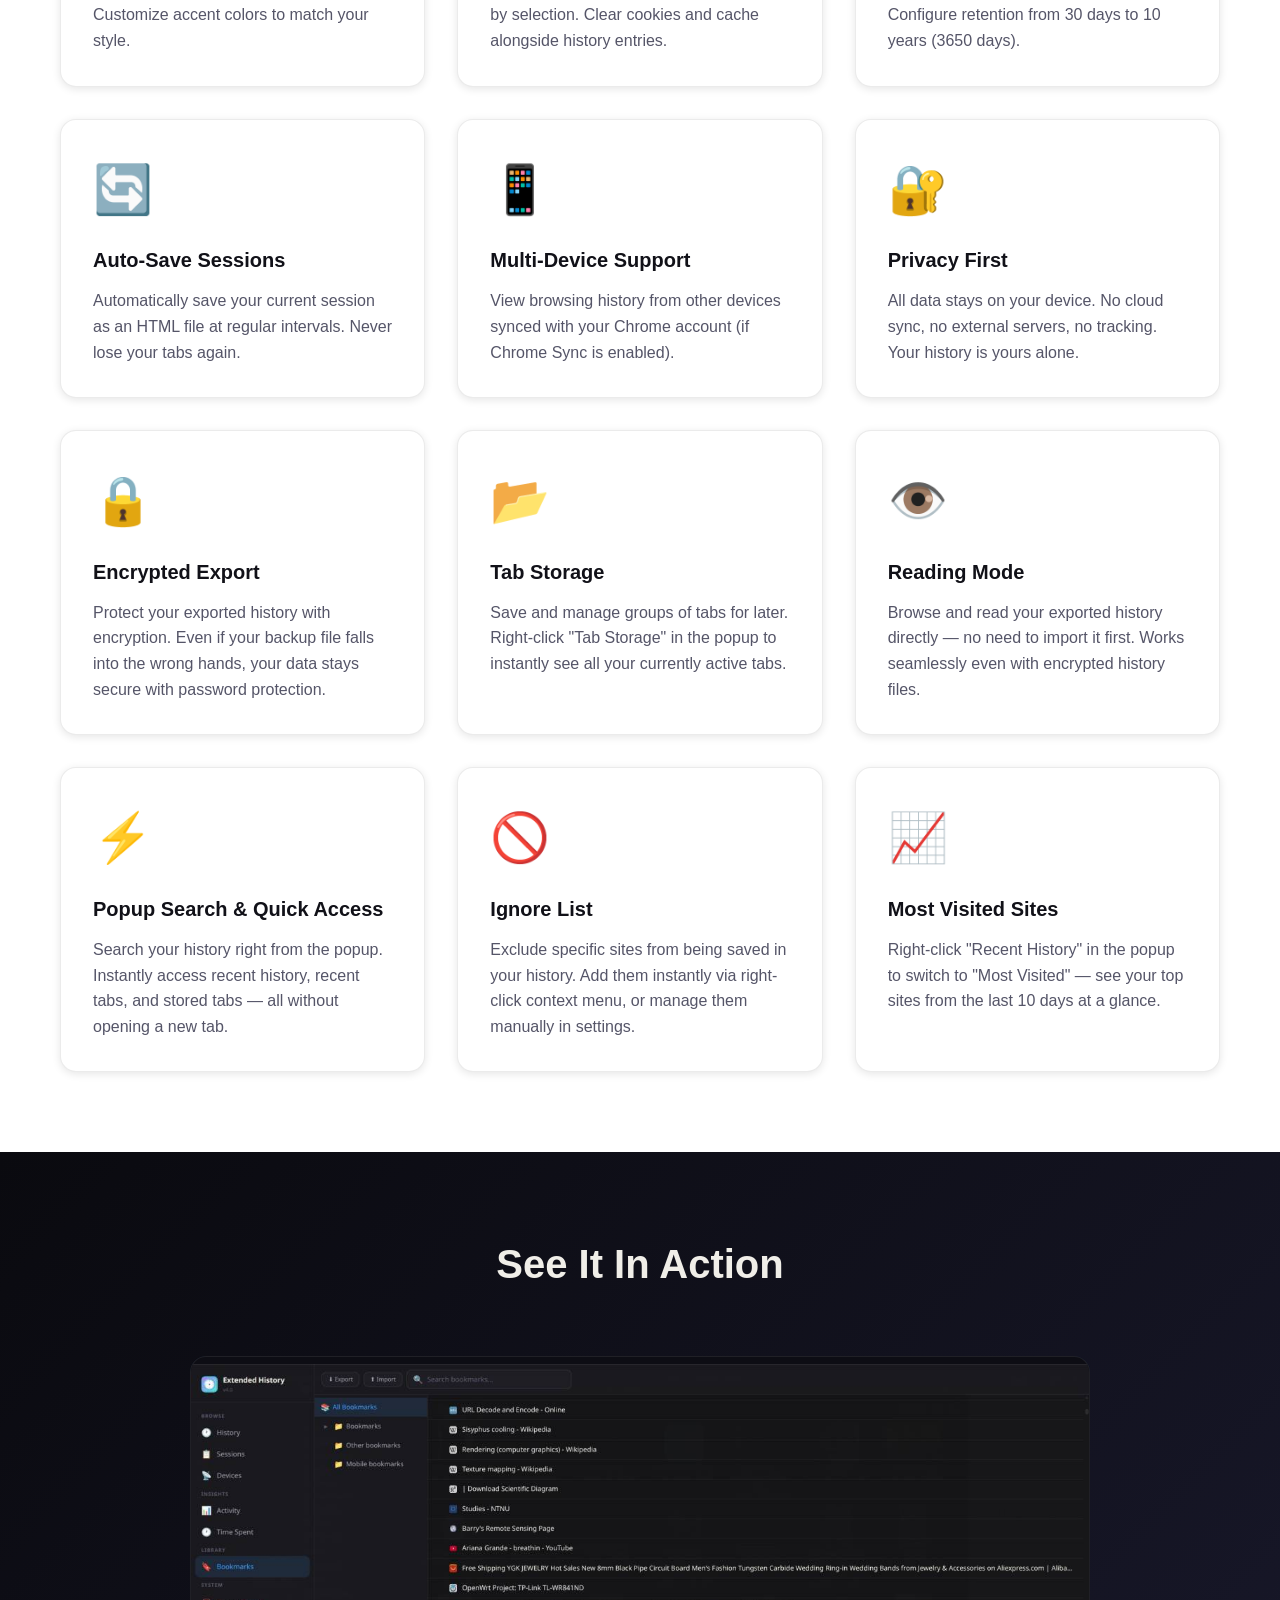
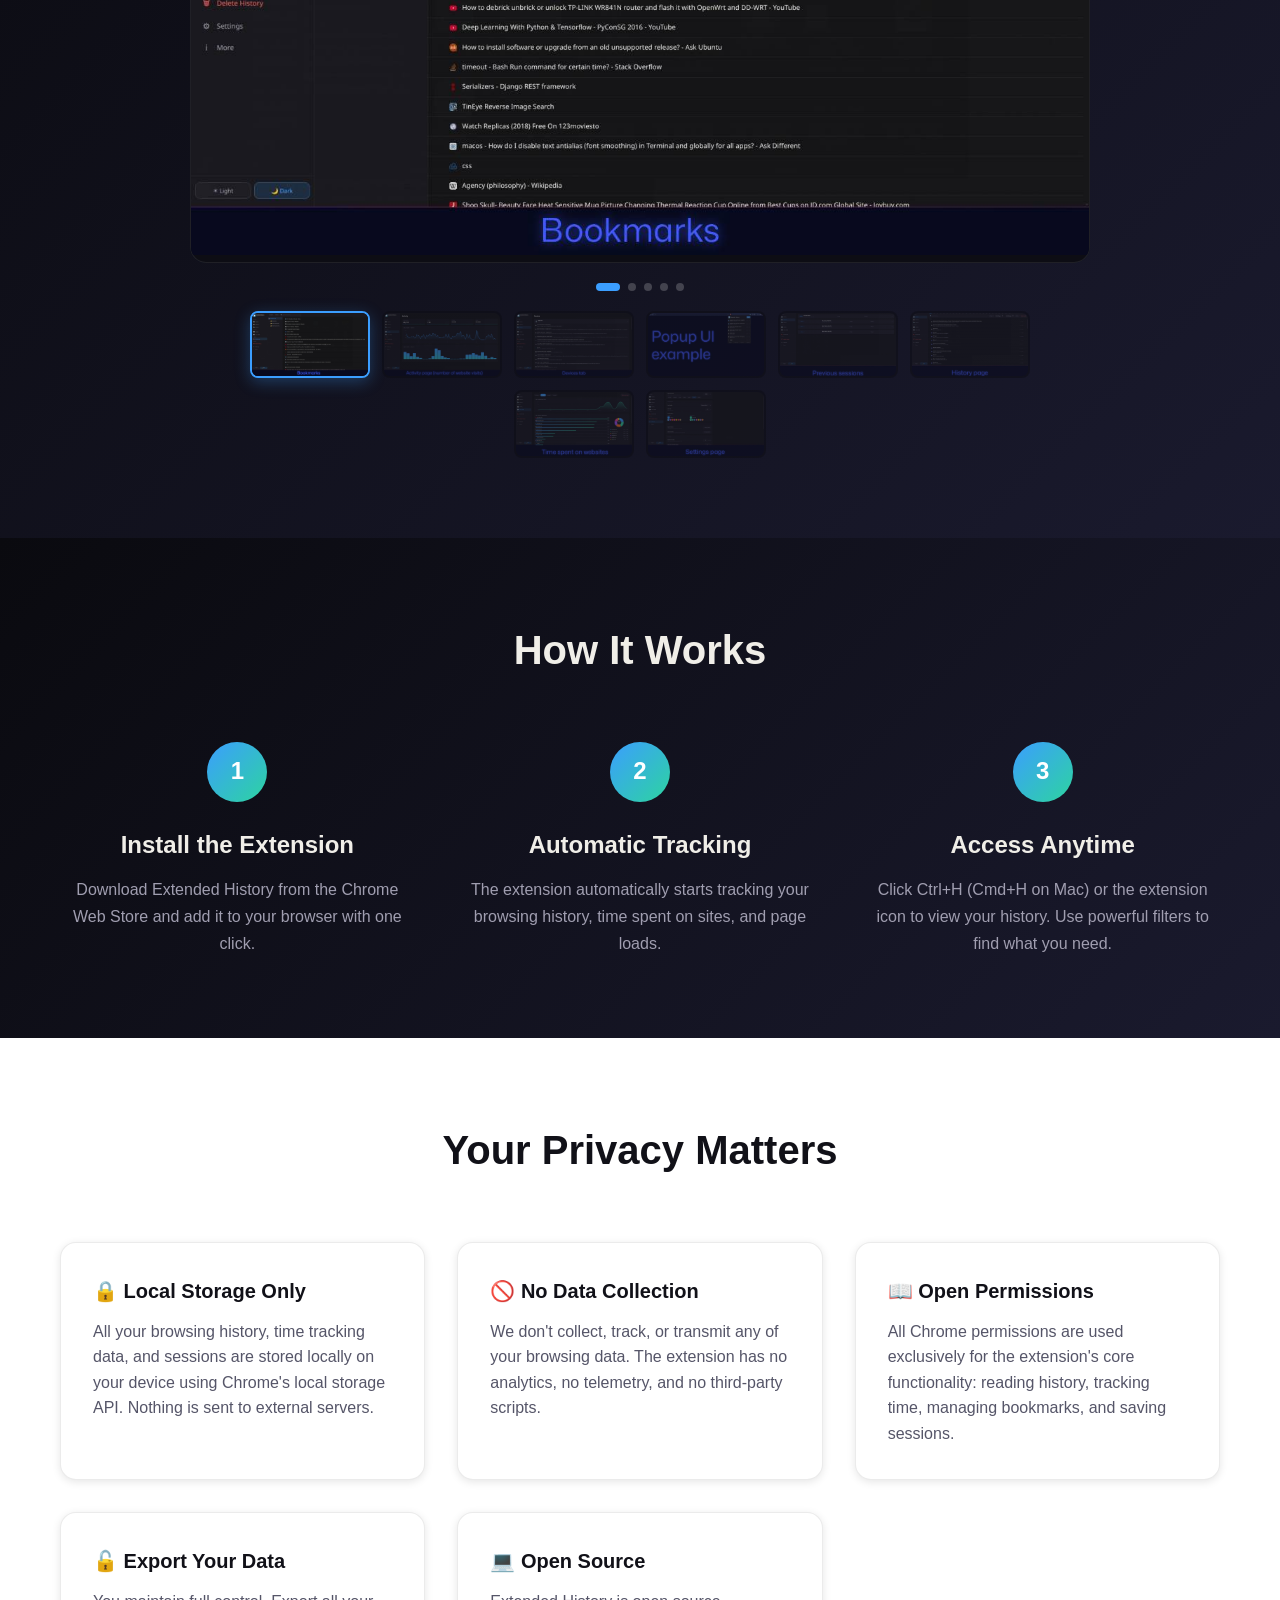
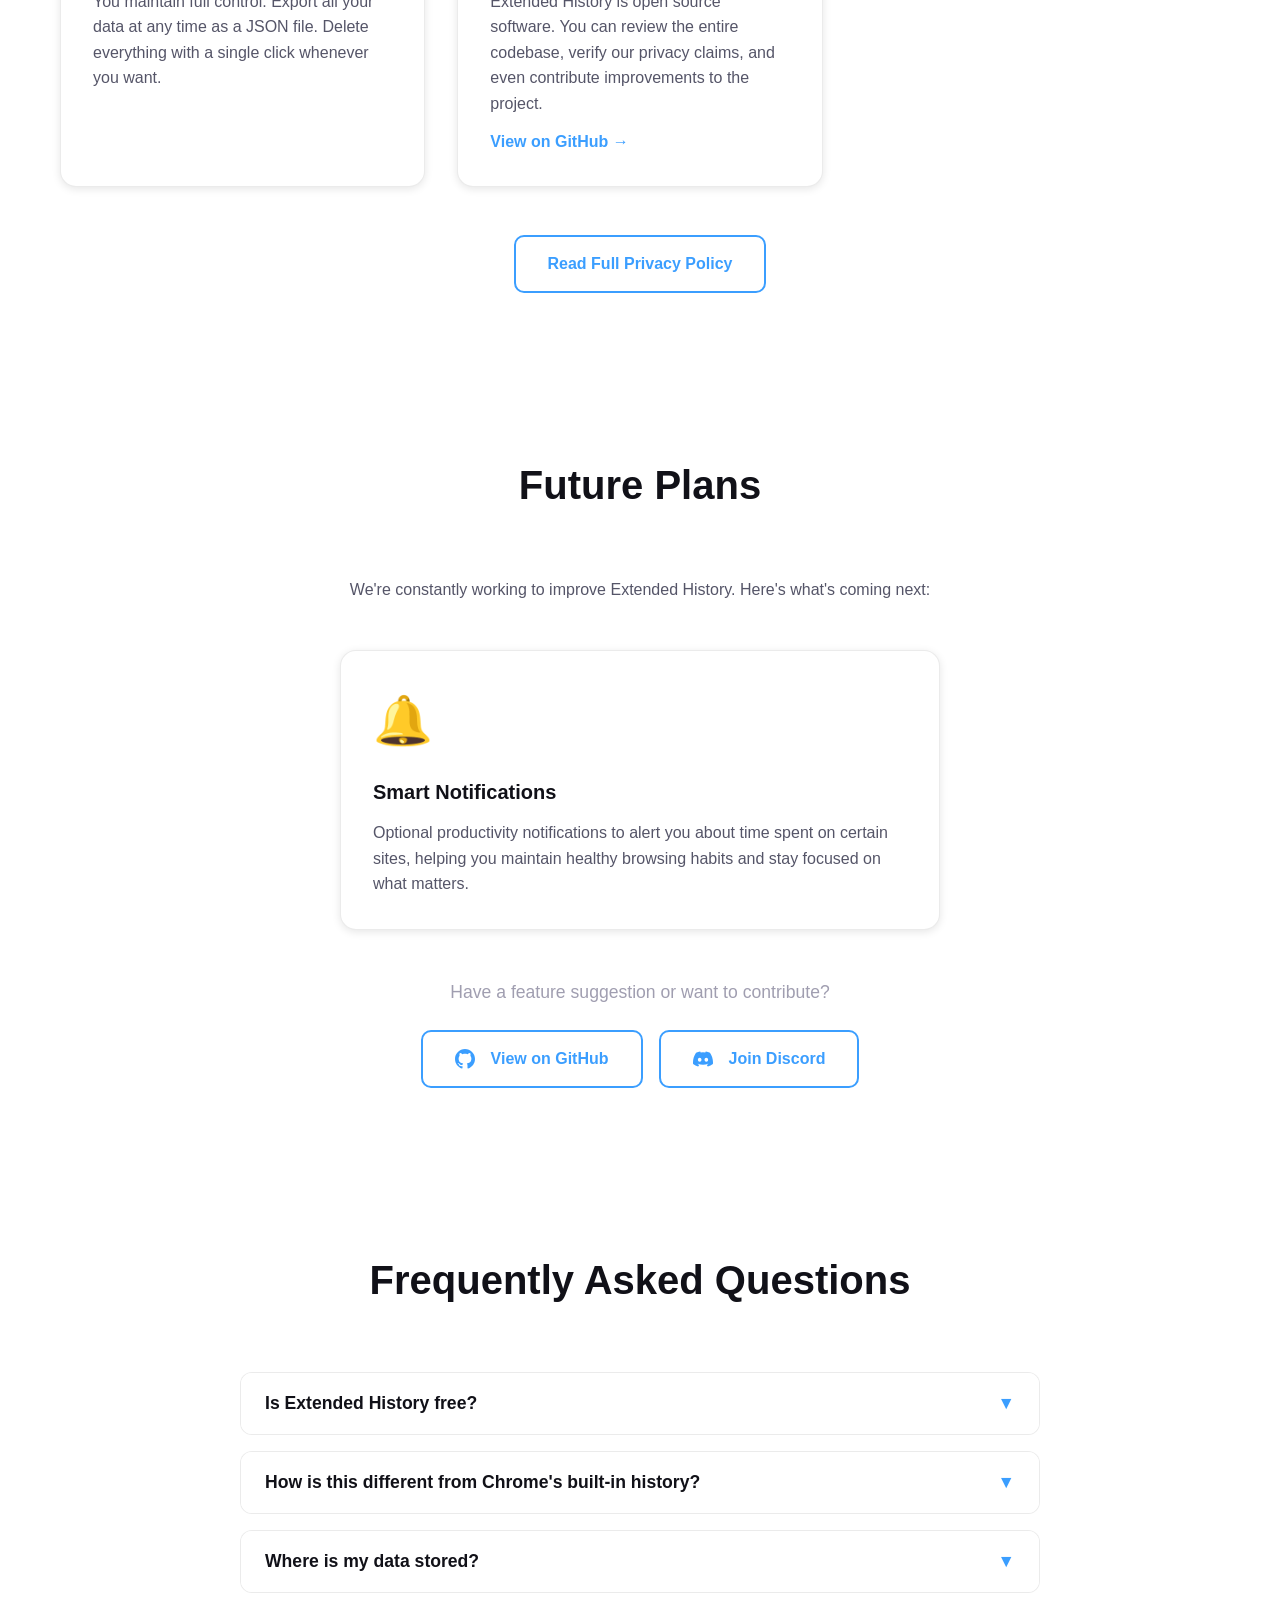
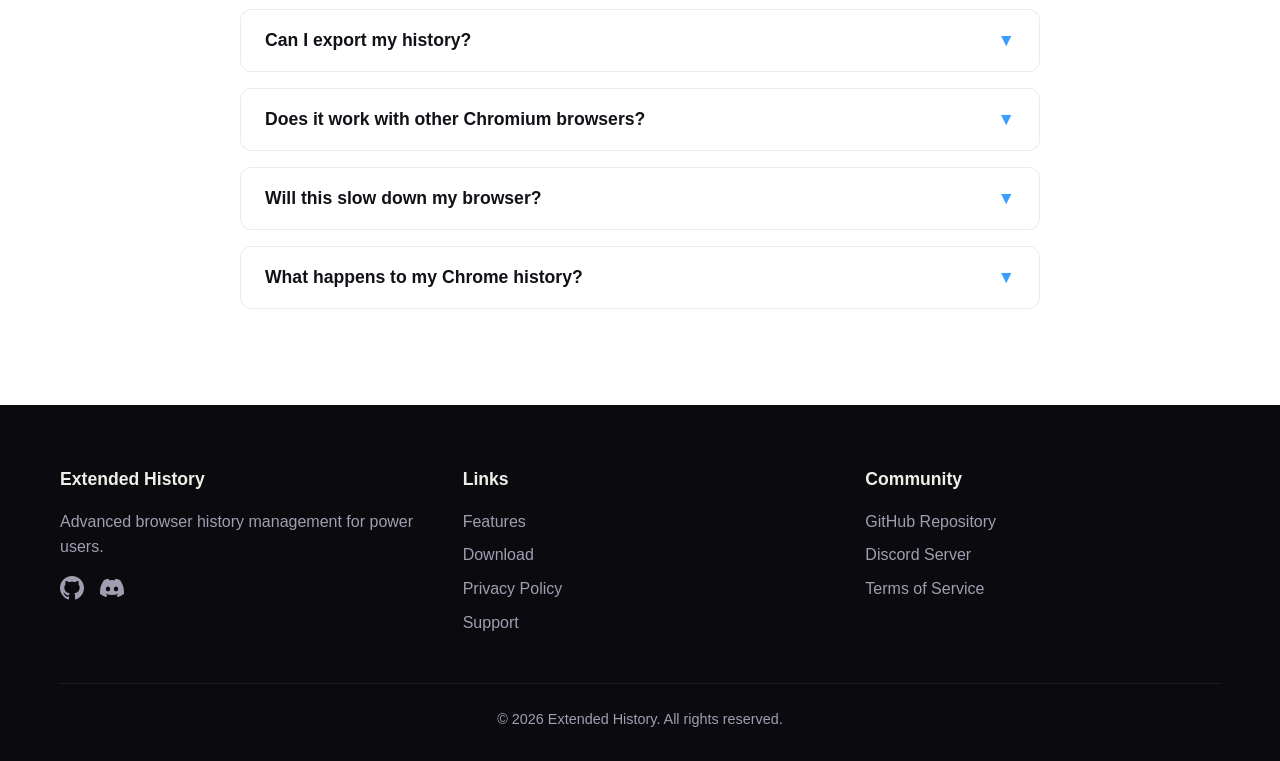
==== commit f6a005e1: "Site update" ====
--- a/ExtendedHistory/index.html
+++ b/ExtendedHistory/index.html
@@ -5,6 +5,7 @@
     <meta name="viewport" content="width=device-width, initial-scale=1.0">
     <title>Extended History - Chrome Extension </title>
     <meta name="description" content="Extended History is a powerful Chrome extension that replaces the default history with unlimited retention (more then 90 days), time tracking, sessions management, and advanced filtering capabilities. If you're looking for better alternative to BetterHistory, this is it">
+    <meta name="keywords" content="Extended History, Chrome extension, browser history, unlimited history, history manager, tab storage, session manager, encrypted history, history search, browsing history, time tracking, history export, ignore list, most visited sites, Chrome history alternative, BetterHistory alternative, history popup, reading mode, context menu history">
     <link rel="stylesheet" href="styles.css">
     <link rel="icon" href="https://github.com/elveapps/elveapps.github.io/blob/main/ExtendedHistory/icon128.png?raw=true" type="image/png">
 </head>
@@ -34,7 +35,7 @@
                 <h1 class="hero-title">Your Browser History, <span class="gradient-text">Supercharged</span></h1>
                 <p class="hero-subtitle">Extended History replaces Chrome's default history with unlimited retention (more then 90 days), advanced time tracking, session management, and powerful filtering capabilities.</p>
                 <div class="hero-buttons">
-                    <a href="https://chromewebstore.google.com/detail/extended-history/your-extension-id-here" target="_blank" rel="noopener noreferrer" class="btn btn-primary">Download for Chrome</a>
+                    <a href="https://chromewebstore.google.com/detail/extended-history/cdfgfljiefjinljmnedgkfhgcgldkhkk" target="_blank" rel="noopener noreferrer" class="btn btn-primary">Download for Chrome</a>
                     <a href="#features" class="btn btn-secondary">Learn More</a>
                 </div>
             </div>
@@ -116,6 +117,75 @@
                     <div class="feature-icon">🔐</div>
                     <h3>Privacy First</h3>
                     <p>All data stays on your device. No cloud sync, no external servers, no tracking. Your history is yours alone.</p>
+                </div>
+
+                <div class="feature-card">
+                    <div class="feature-icon">🔒</div>
+                    <h3>Encrypted Export</h3>
+                    <p>Protect your exported history with encryption. Even if your backup file falls into the wrong hands, your data stays secure with password protection.</p>
+                </div>
+
+                <div class="feature-card">
+                    <div class="feature-icon">📂</div>
+                    <h3>Tab Storage</h3>
+                    <p>Save and manage groups of tabs for later. Right-click "Tab Storage" in the popup to instantly see all your currently active tabs.</p>
+                </div>
+
+                <div class="feature-card">
+                    <div class="feature-icon">👁️</div>
+                    <h3>Reading Mode</h3>
+                    <p>Browse and read your exported history directly — no need to import it first. Works seamlessly even with encrypted history files.</p>
+                </div>
+
+                <div class="feature-card">
+                    <div class="feature-icon">⚡</div>
+                    <h3>Popup Search & Quick Access</h3>
+                    <p>Search your history right from the popup. Instantly access recent history, recent tabs, and stored tabs — all without opening a new tab.</p>
+                </div>
+
+                <div class="feature-card">
+                    <div class="feature-icon">🚫</div>
+                    <h3>Ignore List</h3>
+                    <p>Exclude specific sites from being saved in your history. Add them instantly via right-click context menu, or manage them manually in settings.</p>
+                </div>
+
+                <div class="feature-card">
+                    <div class="feature-icon">📈</div>
+                    <h3>Most Visited Sites</h3>
+                    <p>Right-click "Recent History" in the popup to switch to "Most Visited" — see your top sites from the last 10 days at a glance.</p>
+                </div>
+            </div>
+        </div>
+    </section>
+
+    <!-- Screenshots Section -->
+    <section class="screenshots-section">
+        <div class="container">
+            <h2 class="section-title">See It In Action</h2>
+            <div class="screenshot-viewer">
+                <div class="screenshot-main">
+                    <div class="screenshot-frame">
+                        <img src="screenshots/1.jpg" alt="Extended History Screenshot" class="screenshot-img" id="screenshotImg">
+                    </div>
+                    <button class="screenshot-arrow screenshot-prev" onclick="changeScreenshot(-1)" aria-label="Previous screenshot">&#8249;</button>
+                    <button class="screenshot-arrow screenshot-next" onclick="changeScreenshot(1)" aria-label="Next screenshot">&#8250;</button>
+                </div>
+                <div class="screenshot-dots" id="screenshotDots">
+                    <button class="screenshot-dot active" onclick="goToScreenshot(0)" aria-label="Screenshot 1"></button>
+                    <button class="screenshot-dot" onclick="goToScreenshot(1)" aria-label="Screenshot 2"></button>
+                    <button class="screenshot-dot" onclick="goToScreenshot(2)" aria-label="Screenshot 3"></button>
+                    <button class="screenshot-dot" onclick="goToScreenshot(3)" aria-label="Screenshot 4"></button>
+                    <button class="screenshot-dot" onclick="goToScreenshot(4)" aria-label="Screenshot 5"></button>
+                </div>
+                <div class="screenshot-thumbs" id="screenshotThumbs">
+                    <button class="screenshot-thumb active" onclick="goToScreenshot(0)"><img src="screenshots/1.jpg" alt="Screenshot 1"></button>
+                    <button class="screenshot-thumb" onclick="goToScreenshot(1)"><img src="screenshots/2.jpg" alt="Screenshot 2"></button>
+                    <button class="screenshot-thumb" onclick="goToScreenshot(2)"><img src="screenshots/3.jpg" alt="Screenshot 3"></button>
+                    <button class="screenshot-thumb" onclick="goToScreenshot(3)"><img src="screenshots/4.jpg" alt="Screenshot 4"></button>
+                    <button class="screenshot-thumb" onclick="goToScreenshot(4)"><img src="screenshots/5.jpg" alt="Screenshot 5"></button>
+                    <button class="screenshot-thumb" onclick="goToScreenshot(5)"><img src="screenshots/6.jpg" alt="Screenshot 6"></button>
+                    <button class="screenshot-thumb" onclick="goToScreenshot(6)"><img src="screenshots/7.jpg" alt="Screenshot 7"></button>
+                    <button class="screenshot-thumb" onclick="goToScreenshot(7)"><img src="screenshots/8.jpg" alt="Screenshot 8"></button>
                 </div>
             </div>
         </div>
@@ -184,14 +254,8 @@
     <section class="future-plans-section">
         <div class="container">
             <h2 class="section-title">Future Plans</h2>
-            <p style="text-align: center; color: var(--text-secondary-light); margin-bottom: 48px; max-width: 700px; margin-left: auto; margin-right: auto;">We're constantly working to improve Extended History. Here are some features we're planning to add:</p>
-            <div class="features-grid" style="grid-template-columns: repeat(auto-fit, minmax(300px, 1fr)); max-width: 900px; margin: 0 auto;">
-                <div class="feature-card">
-                    <div class="feature-icon">🔐</div>
-                    <h3>Encrypted History Data</h3>
-                    <p>Optional encryption for your history data with a master password. Add an extra layer of security to protect your browsing history from unauthorized access on shared devices.</p>
-                </div>
-
+            <p style="text-align: center; color: var(--text-secondary-light); margin-bottom: 48px; max-width: 700px; margin-left: auto; margin-right: auto;">We're constantly working to improve Extended History. Here's what's coming next:</p>
+            <div class="features-grid" style="grid-template-columns: repeat(auto-fit, minmax(300px, 1fr)); max-width: 600px; margin: 0 auto;">
                 <div class="feature-card">
                     <div class="feature-icon">🔔</div>
                     <h3>Smart Notifications</h3>
--- a/ExtendedHistory/styles.css
+++ b/ExtendedHistory/styles.css
@@ -819,3 +819,183 @@
 .step {
     animation: fadeInUp 0.6s ease-out;
 }
+
+/* =====================
+   Screenshots Section
+   ===================== */
+.screenshots-section {
+    background: linear-gradient(135deg, #0a0a0f 0%, #1a1a2e 100%);
+    padding: 80px 0;
+}
+
+.screenshots-section .section-title {
+    color: var(--text-dark);
+}
+
+.screenshot-viewer {
+    max-width: 900px;
+    margin: 0 auto;
+    user-select: none;
+}
+
+.screenshot-main {
+    position: relative;
+    border-radius: 16px;
+    overflow: hidden;
+}
+
+.screenshot-frame {
+    width: 100%;
+    aspect-ratio: 16 / 9;
+    background: #0d0d14;
+    border-radius: 16px;
+    overflow: hidden;
+    border: 1px solid rgba(255,255,255,0.08);
+    box-shadow: 0 24px 64px rgba(0,0,0,0.5), 0 0 0 1px rgba(59,158,255,0.08);
+    position: relative;
+}
+
+.screenshot-img {
+    width: 100%;
+    height: 100%;
+    object-fit: contain;
+    display: block;
+    transition: opacity 0.35s ease, transform 0.35s ease;
+}
+
+.screenshot-img.transitioning {
+    opacity: 0;
+    transform: scale(0.97);
+}
+
+.screenshot-arrow {
+    position: absolute;
+    top: 50%;
+    transform: translateY(-50%);
+    width: 48px;
+    height: 48px;
+    border-radius: 50%;
+    background: rgba(10, 10, 20, 0.75);
+    border: 1px solid rgba(255,255,255,0.12);
+    color: white;
+    font-size: 1.75rem;
+    line-height: 1;
+    cursor: pointer;
+    display: flex;
+    align-items: center;
+    justify-content: center;
+    transition: all 0.2s ease;
+    backdrop-filter: blur(8px);
+    z-index: 2;
+    opacity: 0;
+}
+
+.screenshot-main:hover .screenshot-arrow {
+    opacity: 1;
+}
+
+.screenshot-arrow:hover {
+    background: var(--primary);
+    border-color: var(--primary);
+    transform: translateY(-50%) scale(1.1);
+}
+
+.screenshot-prev { left: 12px; }
+.screenshot-next { right: 12px; }
+
+/* Dots */
+.screenshot-dots {
+    display: flex;
+    justify-content: center;
+    gap: 8px;
+    margin-top: 20px;
+}
+
+.screenshot-dot {
+    width: 8px;
+    height: 8px;
+    border-radius: 50%;
+    border: none;
+    background: rgba(255,255,255,0.2);
+    cursor: pointer;
+    padding: 0;
+    transition: all 0.25s ease;
+}
+
+.screenshot-dot.active {
+    background: var(--primary);
+    width: 24px;
+    border-radius: 4px;
+}
+
+.screenshot-dot:hover:not(.active) {
+    background: rgba(255,255,255,0.45);
+}
+
+/* Thumbnails */
+.screenshot-thumbs {
+    display: flex;
+    gap: 12px;
+    margin-top: 20px;
+    justify-content: center;
+    flex-wrap: wrap;
+}
+
+.screenshot-thumb {
+    width: 120px;
+    aspect-ratio: 16 / 9;
+    border-radius: 8px;
+    overflow: hidden;
+    border: 2px solid transparent;
+    cursor: pointer;
+    padding: 0;
+    background: #0d0d14;
+    transition: all 0.2s ease;
+    opacity: 0.5;
+    flex-shrink: 0;
+}
+
+.screenshot-thumb img {
+    width: 100%;
+    height: 100%;
+    object-fit: cover;
+    display: block;
+}
+
+.screenshot-thumb:hover {
+    opacity: 0.85;
+    transform: translateY(-2px);
+}
+
+.screenshot-thumb.active {
+    border-color: var(--primary);
+    opacity: 1;
+    box-shadow: 0 4px 16px rgba(59, 158, 255, 0.3);
+}
+
+@media (max-width: 768px) {
+    .screenshot-thumb {
+        width: 80px;
+    }
+
+    .screenshot-arrow {
+        opacity: 1;
+        width: 38px;
+        height: 38px;
+        font-size: 1.4rem;
+    }
+
+    .screenshot-frame {
+        aspect-ratio: 4 / 3;
+    }
+}
+
+@media (max-width: 480px) {
+    .screenshot-thumbs {
+        gap: 8px;
+    }
+
+    .screenshot-thumb {
+        width: 60px;
+    }
+}
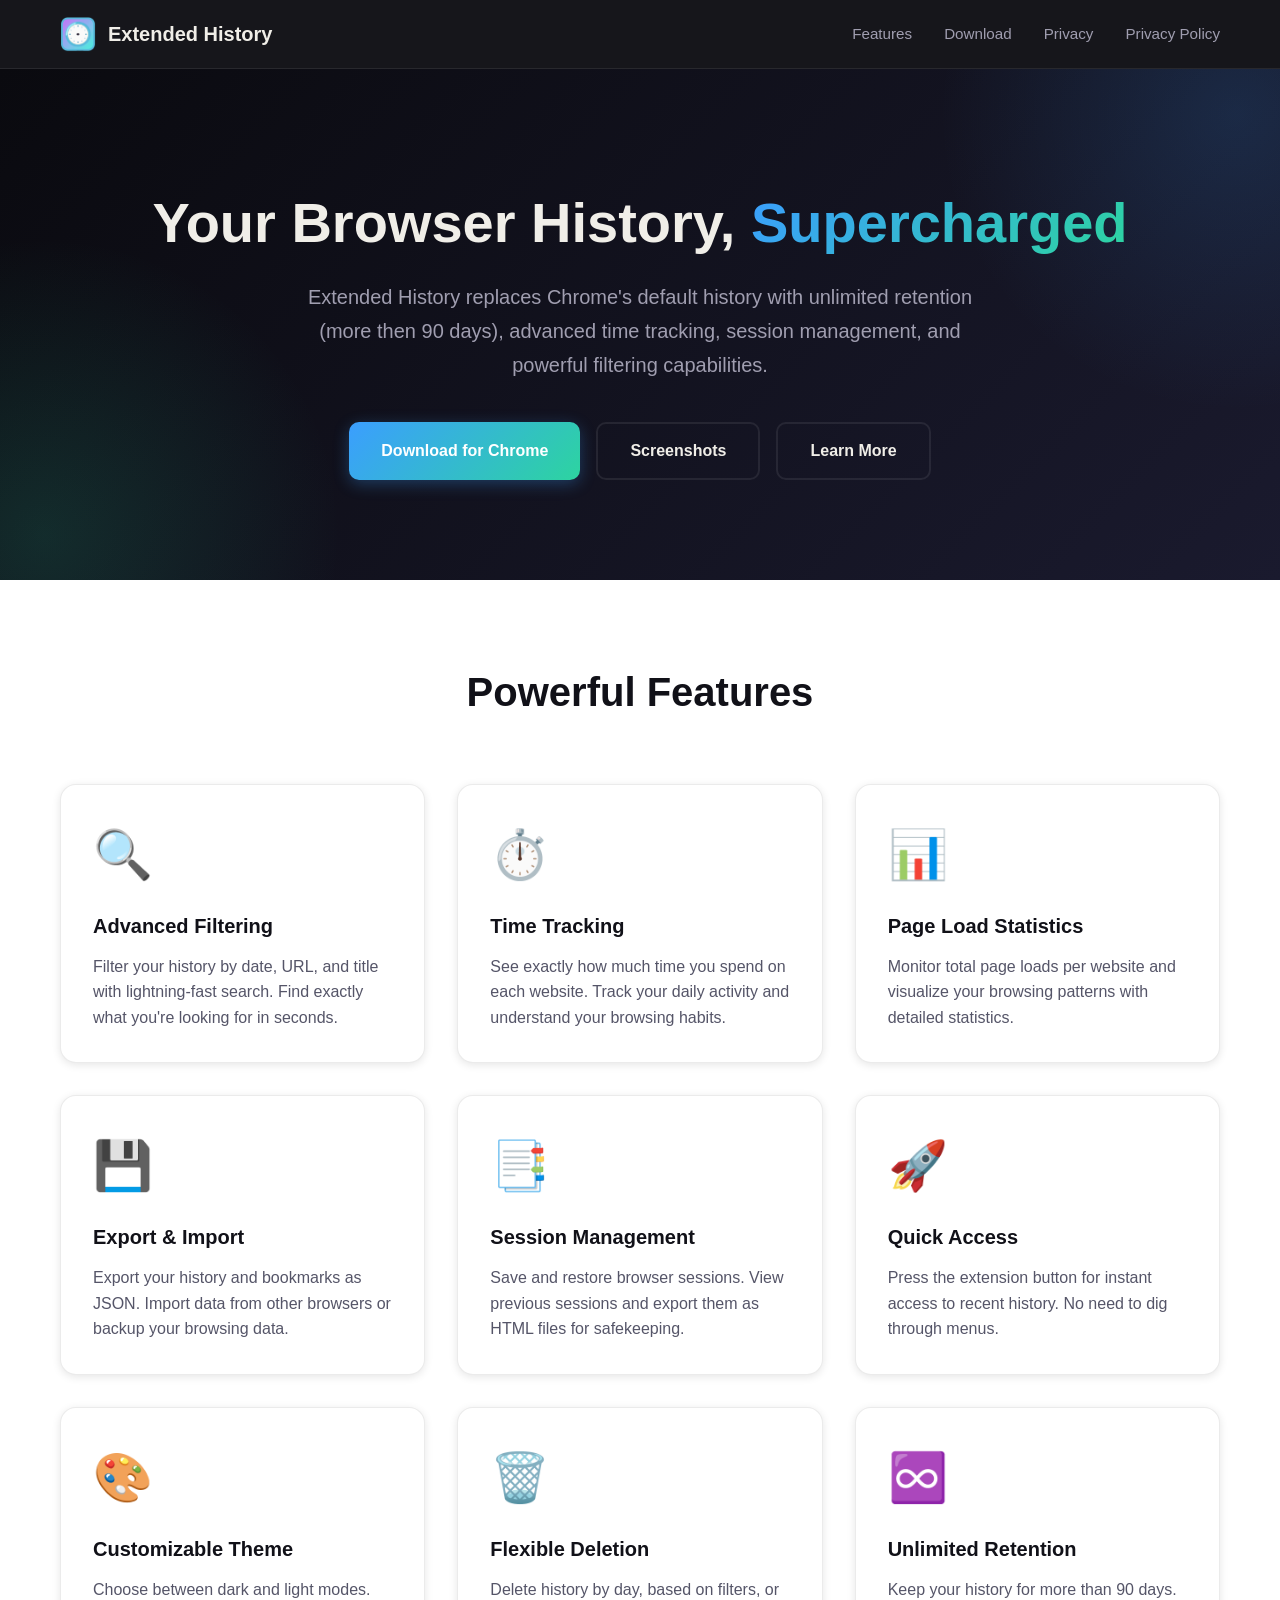
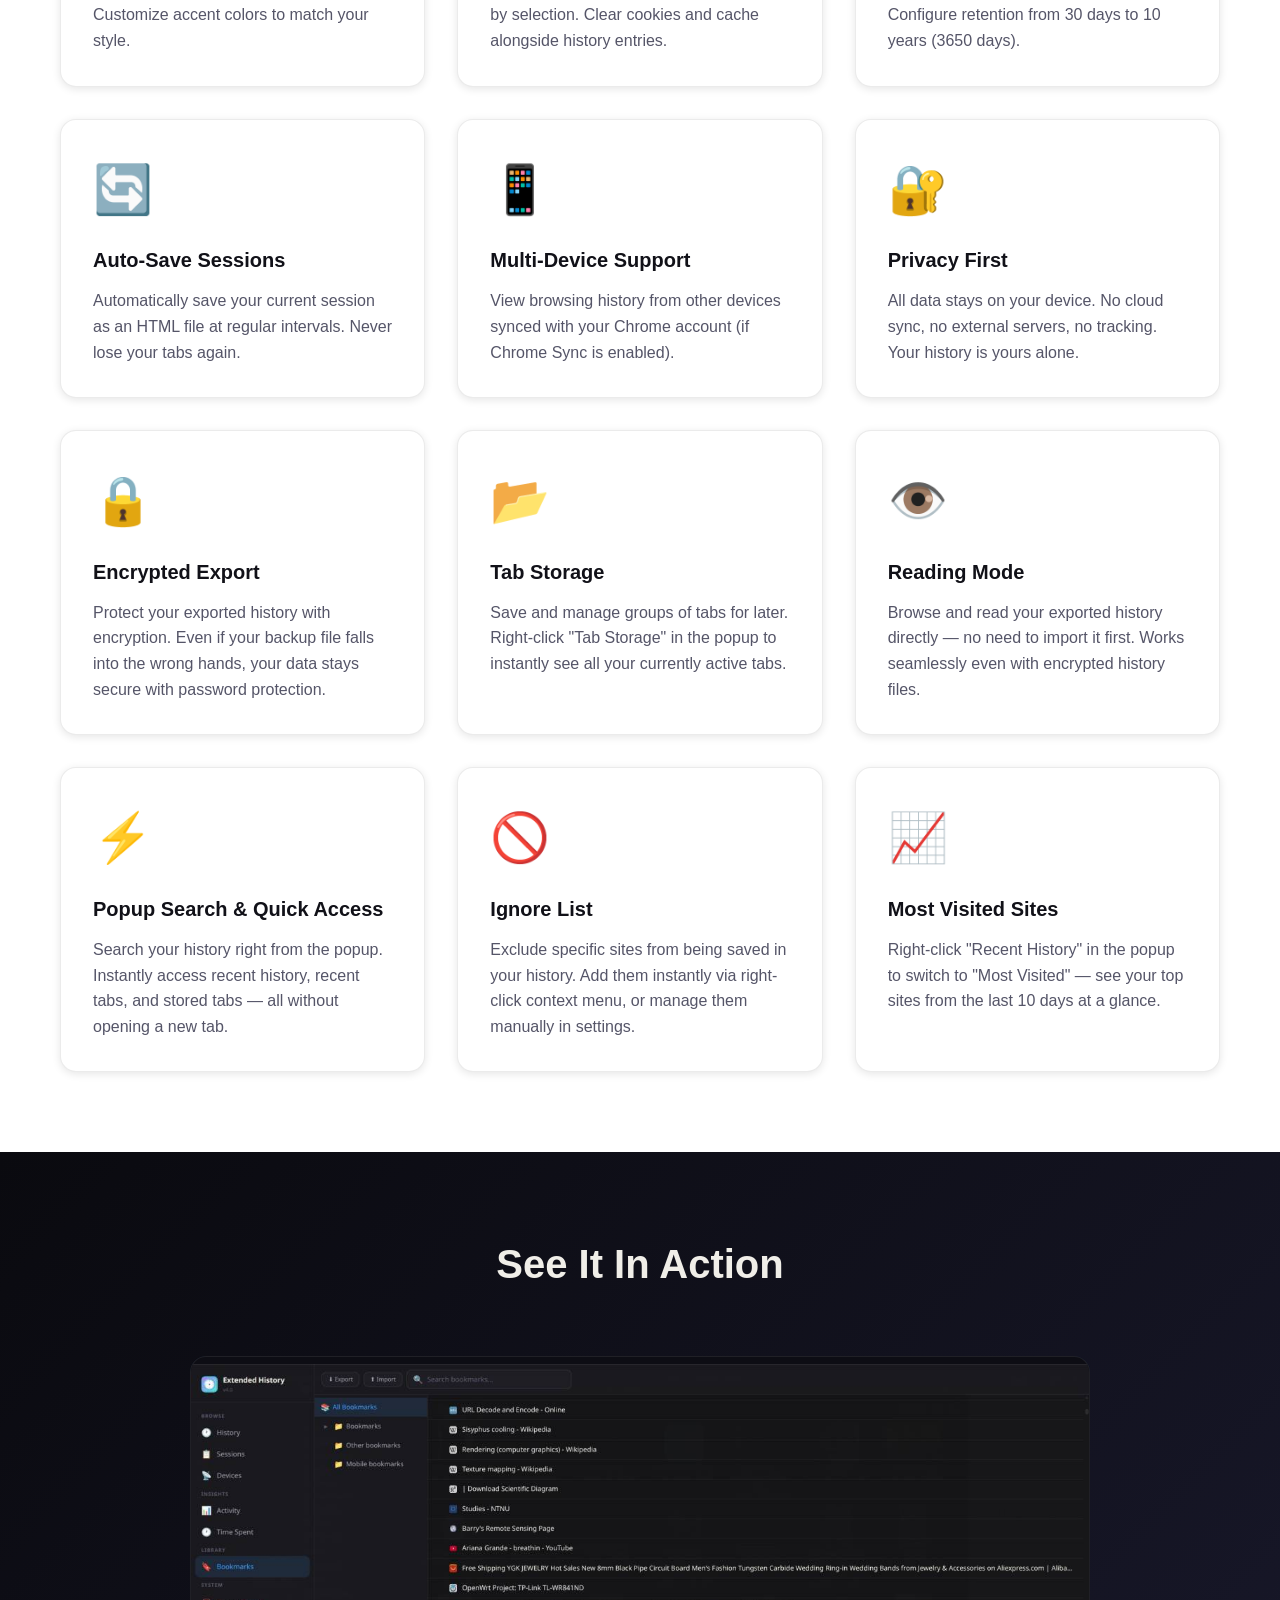
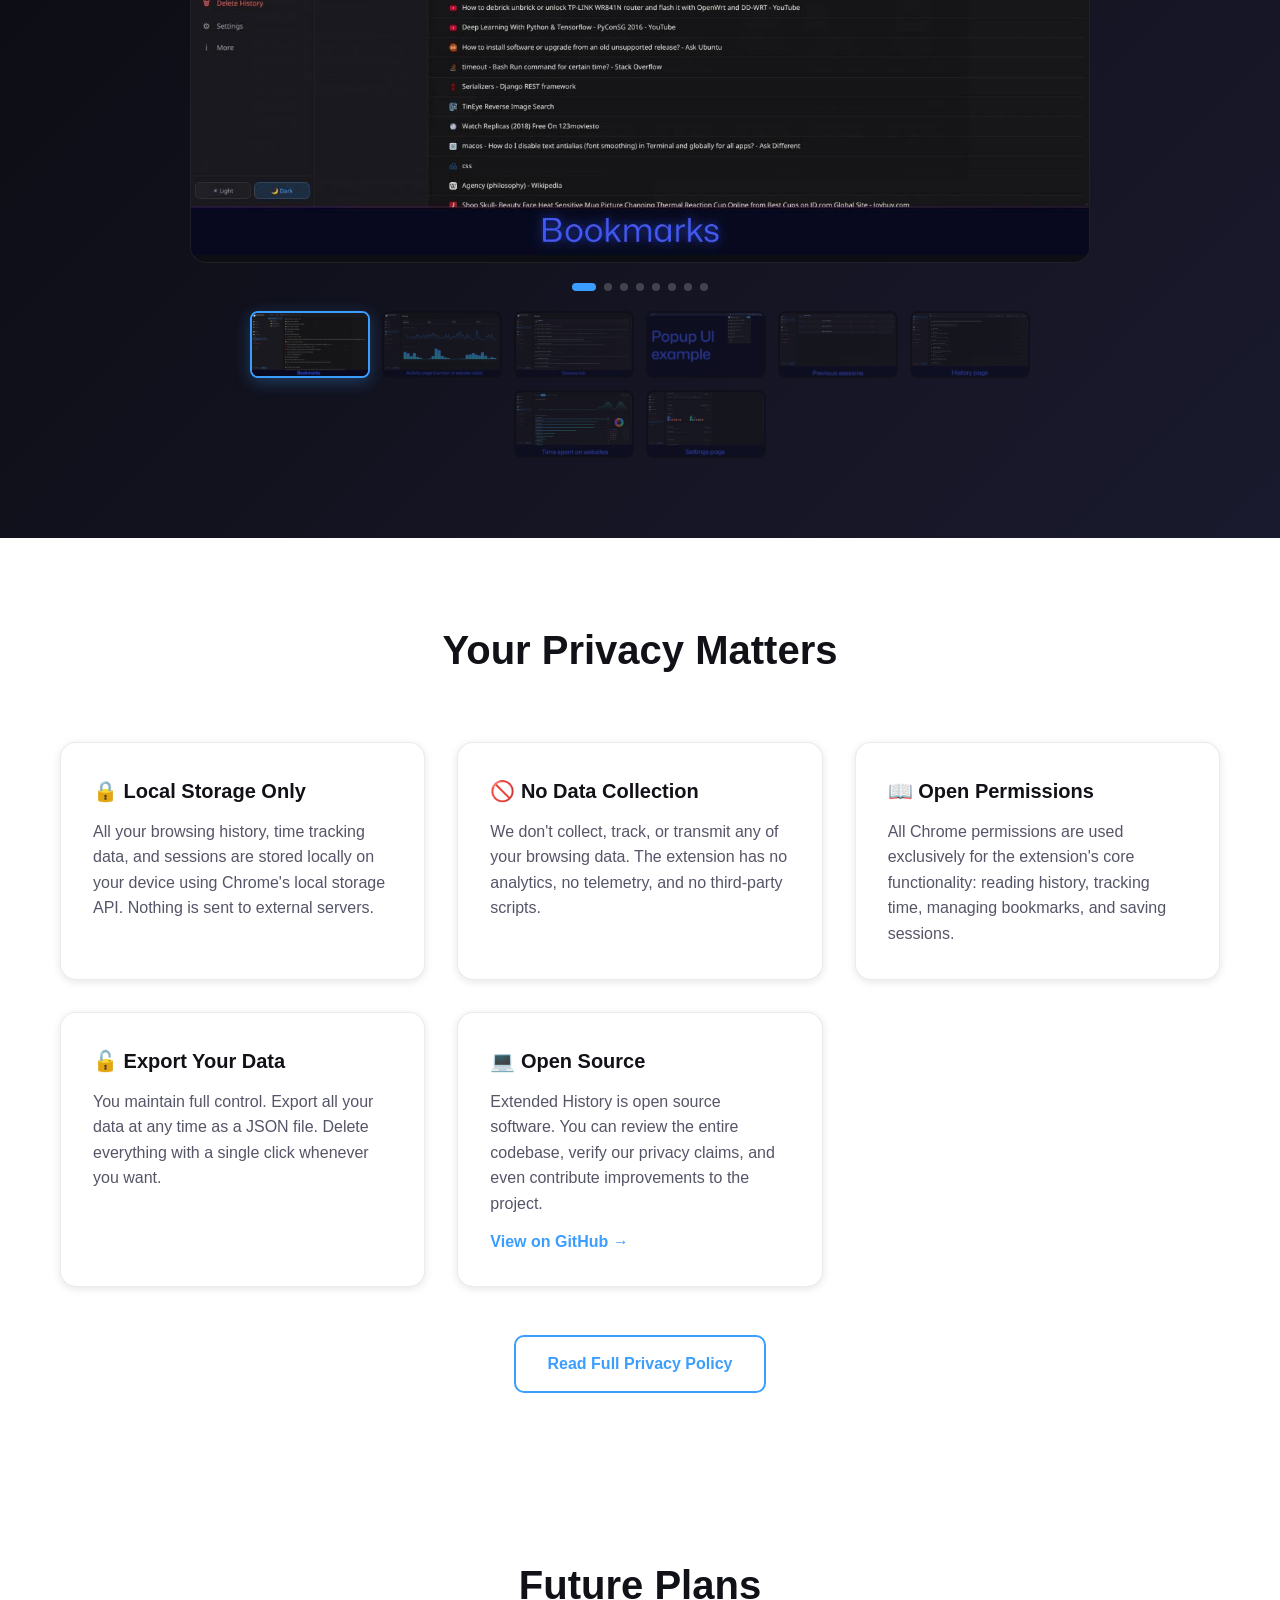
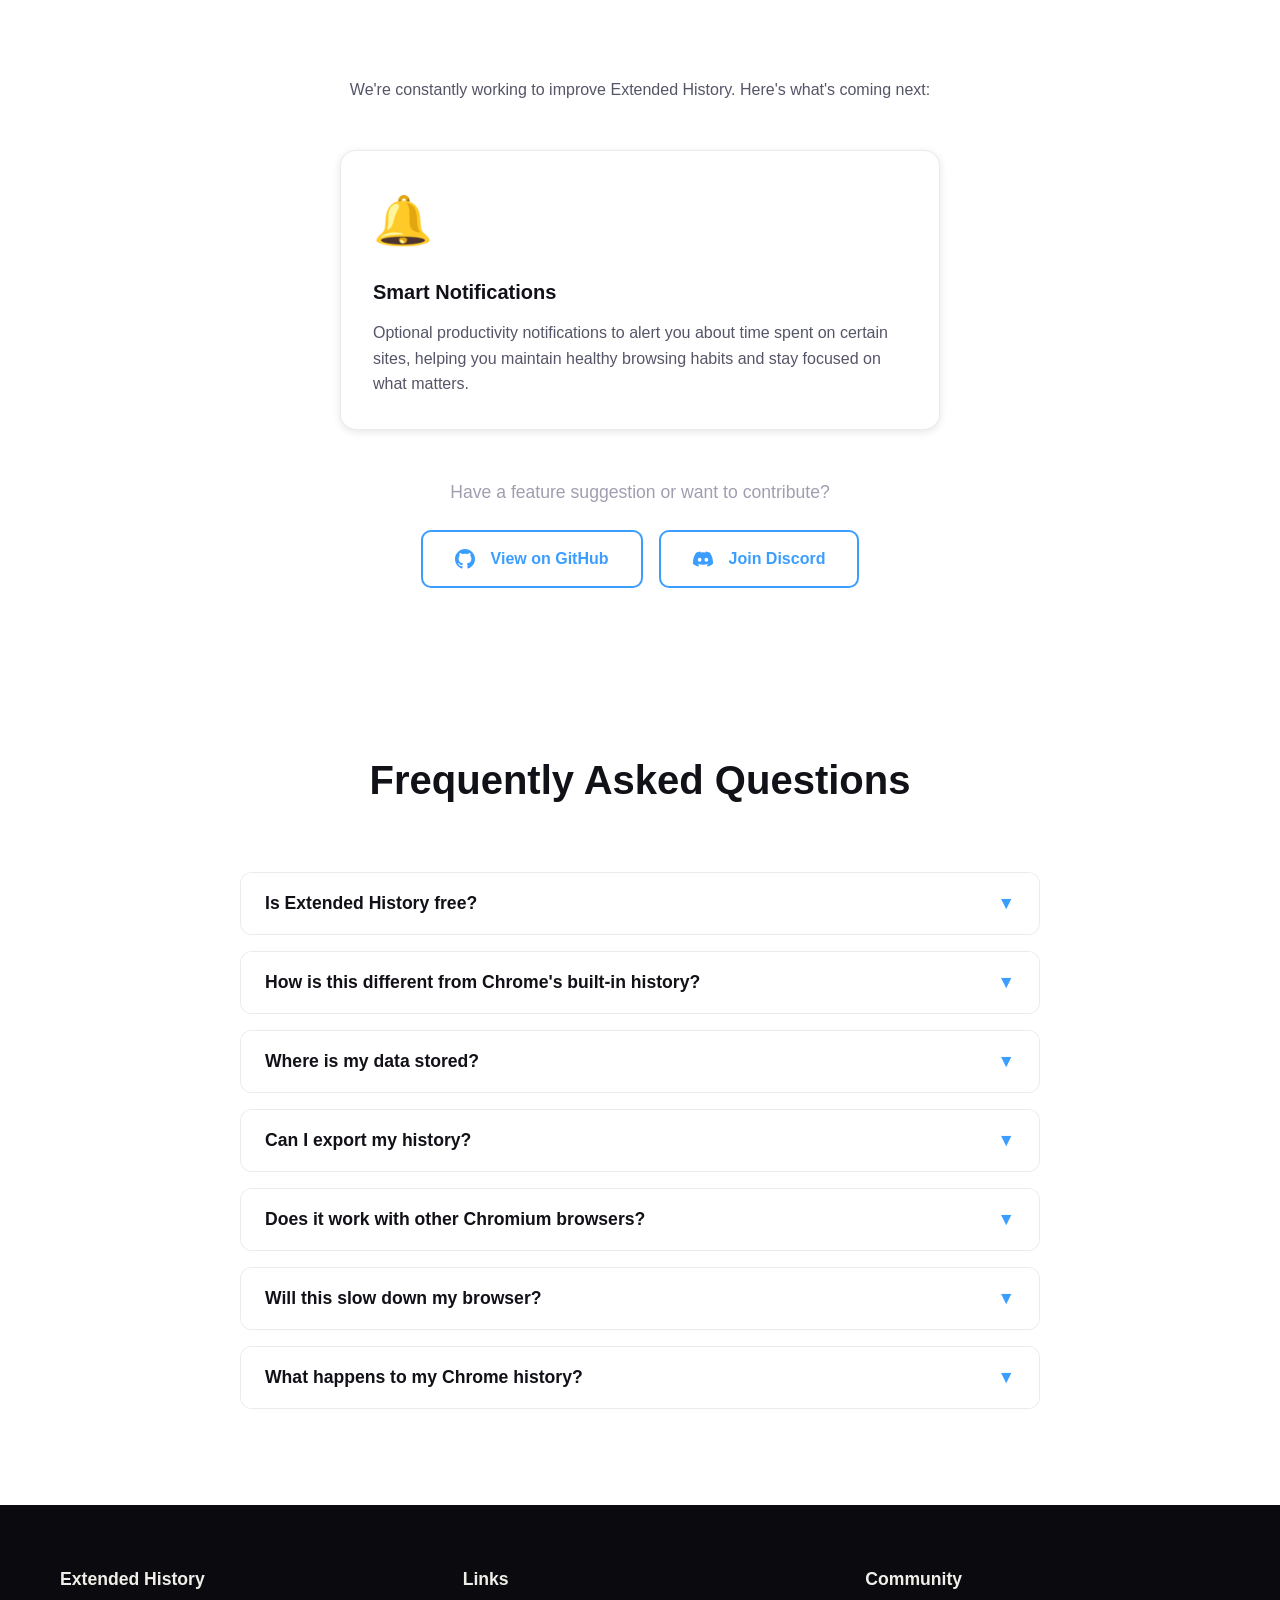
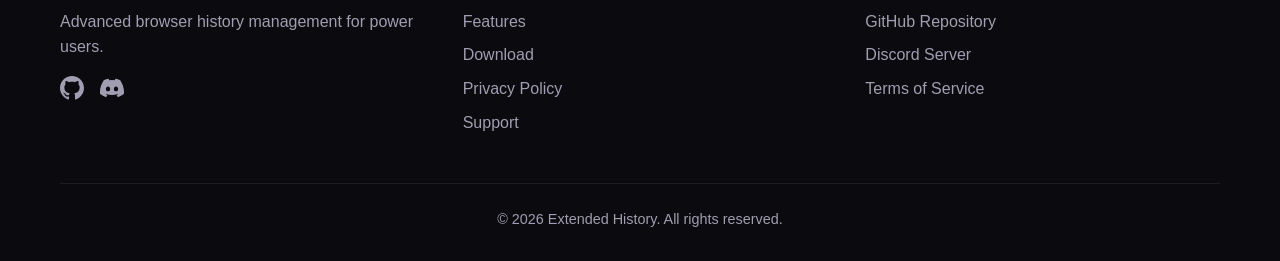
==== commit 5afa01e5: "Add files via upload" ====
--- a/ExtendedHistory/index.html
+++ b/ExtendedHistory/index.html
@@ -36,7 +36,9 @@
                 <p class="hero-subtitle">Extended History replaces Chrome's default history with unlimited retention (more then 90 days), advanced time tracking, session management, and powerful filtering capabilities.</p>
                 <div class="hero-buttons">
                     <a href="https://chromewebstore.google.com/detail/extended-history/cdfgfljiefjinljmnedgkfhgcgldkhkk" target="_blank" rel="noopener noreferrer" class="btn btn-primary">Download for Chrome</a>
+                    <a href="#screenshots" class="btn btn-secondary">Screenshots</a>
                     <a href="#features" class="btn btn-secondary">Learn More</a>
+
                 </div>
             </div>
         </div>
@@ -159,13 +161,14 @@
     </section>
 
     <!-- Screenshots Section -->
-    <section class="screenshots-section">
+    <section id="screenshots" class="screenshots-section">
         <div class="container">
             <h2 class="section-title">See It In Action</h2>
             <div class="screenshot-viewer">
                 <div class="screenshot-main">
-                    <div class="screenshot-frame">
+                    <div class="screenshot-frame" onclick="openLightbox(screenshotCurrent)">
                         <img src="screenshots/1.jpg" alt="Extended History Screenshot" class="screenshot-img" id="screenshotImg">
+                        <div class="screenshot-expand-hint">🔍 Click to expand</div>
                     </div>
                     <button class="screenshot-arrow screenshot-prev" onclick="changeScreenshot(-1)" aria-label="Previous screenshot">&#8249;</button>
                     <button class="screenshot-arrow screenshot-next" onclick="changeScreenshot(1)" aria-label="Next screenshot">&#8250;</button>
@@ -176,6 +179,9 @@
                     <button class="screenshot-dot" onclick="goToScreenshot(2)" aria-label="Screenshot 3"></button>
                     <button class="screenshot-dot" onclick="goToScreenshot(3)" aria-label="Screenshot 4"></button>
                     <button class="screenshot-dot" onclick="goToScreenshot(4)" aria-label="Screenshot 5"></button>
+                    <button class="screenshot-dot" onclick="goToScreenshot(5)" aria-label="Screenshot 6"></button>
+                    <button class="screenshot-dot" onclick="goToScreenshot(6)" aria-label="Screenshot 7"></button>
+                    <button class="screenshot-dot" onclick="goToScreenshot(7)" aria-label="Screenshot 8"></button>
                 </div>
                 <div class="screenshot-thumbs" id="screenshotThumbs">
                     <button class="screenshot-thumb active" onclick="goToScreenshot(0)"><img src="screenshots/1.jpg" alt="Screenshot 1"></button>
@@ -191,29 +197,6 @@
         </div>
     </section>
 
-    <!-- How It Works -->
-    <section class="how-it-works">
-        <div class="container">
-            <h2 class="section-title">How It Works</h2>
-            <div class="steps">
-                <div class="step">
-                    <div class="step-number">1</div>
-                    <h3>Install the Extension</h3>
-                    <p>Download Extended History from the Chrome Web Store and add it to your browser with one click.</p>
-                </div>
-                <div class="step">
-                    <div class="step-number">2</div>
-                    <h3>Automatic Tracking</h3>
-                    <p>The extension automatically starts tracking your browsing history, time spent on sites, and page loads.</p>
-                </div>
-                <div class="step">
-                    <div class="step-number">3</div>
-                    <h3>Access Anytime</h3>
-                    <p>Click Ctrl+H (Cmd+H on Mac) or the extension icon to view your history. Use powerful filters to find what you need.</p>
-                </div>
-            </div>
-        </div>
-    </section>
 
     <!-- Privacy Section -->
     <section id="privacy" class="privacy-section">
@@ -271,7 +254,7 @@
                         </svg>
                         View on GitHub
                     </a>
-                    <a href="https://discord.com/invite/D4na6fbM" target="_blank" rel="noopener noreferrer" class="btn btn-outline">
+                    <a href="https://discord.gg/xyzeh2WjmQ" target="_blank" rel="noopener noreferrer" class="btn btn-outline">
                         <svg width="20" height="20" viewBox="0 0 24 24" fill="currentColor" style="margin-right: 8px;">
                             <path d="M20.317 4.37a19.791 19.791 0 0 0-4.885-1.515a.074.074 0 0 0-.079.037c-.21.375-.444.864-.608 1.25a18.27 18.27 0 0 0-5.487 0a12.64 12.64 0 0 0-.617-1.25a.077.077 0 0 0-.079-.037A19.736 19.736 0 0 0 3.677 4.37a.07.07 0 0 0-.032.027C.533 9.046-.32 13.58.099 18.057a.082.082 0 0 0 .031.057a19.9 19.9 0 0 0 5.993 3.03a.078.078 0 0 0 .084-.028a14.09 14.09 0 0 0 1.226-1.994a.076.076 0 0 0-.041-.106a13.107 13.107 0 0 1-1.872-.892a.077.077 0 0 1-.008-.128a10.2 10.2 0 0 0 .372-.292a.074.074 0 0 1 .077-.01c3.928 1.793 8.18 1.793 12.062 0a.074.074 0 0 1 .078.01c.12.098.246.198.373.292a.077.077 0 0 1-.006.127a12.299 12.299 0 0 1-1.873.892a.077.077 0 0 0-.041.107c.36.698.772 1.362 1.225 1.993a.076.076 0 0 0 .084.028a19.839 19.839 0 0 0 6.002-3.03a.077.077 0 0 0 .032-.054c.5-5.177-.838-9.674-3.549-13.66a.061.061 0 0 0-.031-.03zM8.02 15.33c-1.183 0-2.157-1.085-2.157-2.419c0-1.333.956-2.419 2.157-2.419c1.21 0 2.176 1.096 2.157 2.42c0 1.333-.956 2.418-2.157 2.418zm7.975 0c-1.183 0-2.157-1.085-2.157-2.419c0-1.333.955-2.419 2.157-2.419c1.21 0 2.176 1.096 2.157 2.42c0 1.333-.946 2.418-2.157 2.418z"/>
                         </svg>
@@ -373,7 +356,7 @@
                                 <path d="M12 0c-6.626 0-12 5.373-12 12 0 5.302 3.438 9.8 8.207 11.387.599.111.793-.261.793-.577v-2.234c-3.338.726-4.033-1.416-4.033-1.416-.546-1.387-1.333-1.756-1.333-1.756-1.089-.745.083-.729.083-.729 1.205.084 1.839 1.237 1.839 1.237 1.07 1.834 2.807 1.304 3.492.997.107-.775.418-1.305.762-1.604-2.665-.305-5.467-1.334-5.467-5.931 0-1.311.469-2.381 1.236-3.221-.124-.303-.535-1.524.117-3.176 0 0 1.008-.322 3.301 1.23.957-.266 1.983-.399 3.003-.404 1.02.005 2.047.138 3.006.404 2.291-1.552 3.297-1.23 3.297-1.23.653 1.653.242 2.874.118 3.176.77.84 1.235 1.911 1.235 3.221 0 4.609-2.807 5.624-5.479 5.921.43.372.823 1.102.823 2.222v3.293c0 .319.192.694.801.576 4.765-1.589 8.199-6.086 8.199-11.386 0-6.627-5.373-12-12-12z"/>
                             </svg>
                         </a>
-                        <a href="https://discord.com/invite/D4na6fbM" target="_blank" rel="noopener noreferrer" style="color: var(--text-secondary-dark); transition: color 0.2s;" onmouseover="this.style.color='var(--primary)'" onmouseout="this.style.color='var(--text-secondary-dark)'">
+                        <a href="https://discord.gg/xyzeh2WjmQ" target="_blank" rel="noopener noreferrer" style="color: var(--text-secondary-dark); transition: color 0.2s;" onmouseover="this.style.color='var(--primary)'" onmouseout="this.style.color='var(--text-secondary-dark)'">
                             <svg width="24" height="24" viewBox="0 0 24 24" fill="currentColor">
                                 <path d="M20.317 4.37a19.791 19.791 0 0 0-4.885-1.515a.074.074 0 0 0-.079.037c-.21.375-.444.864-.608 1.25a18.27 18.27 0 0 0-5.487 0a12.64 12.64 0 0 0-.617-1.25a.077.077 0 0 0-.079-.037A19.736 19.736 0 0 0 3.677 4.37a.07.07 0 0 0-.032.027C.533 9.046-.32 13.58.099 18.057a.082.082 0 0 0 .031.057a19.9 19.9 0 0 0 5.993 3.03a.078.078 0 0 0 .084-.028a14.09 14.09 0 0 0 1.226-1.994a.076.076 0 0 0-.041-.106a13.107 13.107 0 0 1-1.872-.892a.077.077 0 0 1-.008-.128a10.2 10.2 0 0 0 .372-.292a.074.074 0 0 1 .077-.01c3.928 1.793 8.18 1.793 12.062 0a.074.074 0 0 1 .078.01c.12.098.246.198.373.292a.077.077 0 0 1-.006.127a12.299 12.299 0 0 1-1.873.892a.077.077 0 0 0-.041.107c.36.698.772 1.362 1.225 1.993a.076.076 0 0 0 .084.028a19.839 19.839 0 0 0 6.002-3.03a.077.077 0 0 0 .032-.054c.5-5.177-.838-9.674-3.549-13.66a.061.061 0 0 0-.031-.03zM8.02 15.33c-1.183 0-2.157-1.085-2.157-2.419c0-1.333.956-2.419 2.157-2.419c1.21 0 2.176 1.096 2.157 2.42c0 1.333-.956 2.418-2.157 2.418zm7.975 0c-1.183 0-2.157-1.085-2.157-2.419c0-1.333.955-2.419 2.157-2.419c1.21 0 2.176 1.096 2.157 2.42c0 1.333-.946 2.418-2.157 2.418z"/>
                             </svg>
@@ -393,7 +376,7 @@
                     <h4>Community</h4>
                     <ul class="footer-links">
                         <li><a href="https://github.com/banekondic1996/Extended-History---Chrome" target="_blank" rel="noopener noreferrer">GitHub Repository</a></li>
-                        <li><a href="https://discord.com/invite/D4na6fbM" target="_blank" rel="noopener noreferrer">Discord Server</a></li>
+                        <li><a href="https://discord.gg/xyzeh2WjmQ" target="_blank" rel="noopener noreferrer">Discord Server</a></li>
                         <li><a href="terms.html">Terms of Service</a></li>
                     </ul>
                 </div>
@@ -404,6 +387,17 @@
         </div>
     </footer>
 
+    <!-- Lightbox -->
+    <div class="lightbox" id="lightbox" onclick="closeLightbox()">
+        <button class="lightbox-close" onclick="closeLightbox()" aria-label="Close">✕</button>
+        <button class="lightbox-arrow lightbox-prev" onclick="event.stopPropagation(); lightboxNav(-1)" aria-label="Previous">&#8249;</button>
+        <button class="lightbox-arrow lightbox-next" onclick="event.stopPropagation(); lightboxNav(1)" aria-label="Next">&#8250;</button>
+        <div class="lightbox-img-wrap" onclick="event.stopPropagation()">
+            <img src="" alt="Screenshot" class="lightbox-img" id="lightboxImg">
+        </div>
+        <div class="lightbox-counter" id="lightboxCounter">1 / 8</div>
+    </div>
+
     <script src="script.js"></script>
 </body>
-</html>
+</html>
--- a/ExtendedHistory/styles.css
+++ b/ExtendedHistory/styles.css
@@ -999,3 +999,146 @@
         width: 60px;
     }
 }
+
+/* =====================
+   Screenshot Lightbox
+   ===================== */
+.screenshot-frame {
+}
+
+.screenshot-expand-hint {
+    position: absolute;
+    bottom: 12px;
+    right: 14px;
+    background: rgba(0,0,0,0.6);
+    color: rgba(255,255,255,0.7);
+    font-size: 0.75rem;
+    padding: 4px 10px;
+    border-radius: 20px;
+    pointer-events: none;
+    opacity: 0;
+    transition: opacity 0.2s ease;
+    backdrop-filter: blur(4px);
+}
+
+.screenshot-frame:hover .screenshot-expand-hint {
+    opacity: 1;
+}
+
+.lightbox {
+    display: none;
+    position: fixed;
+    inset: 0;
+    background: rgba(0,0,0,0.92);
+    z-index: 9999;
+    align-items: center;
+    justify-content: center;
+    backdrop-filter: blur(8px);
+    cursor: zoom-out;
+    animation: lightboxFadeIn 0.2s ease;
+}
+
+.lightbox.open {
+    display: flex;
+}
+
+@keyframes lightboxFadeIn {
+    from { opacity: 0; }
+    to   { opacity: 1; }
+}
+
+.lightbox-img-wrap {
+    max-width: 92vw;
+    max-height: 90vh;
+    display: flex;
+    align-items: center;
+    justify-content: center;
+    cursor: default;
+}
+
+.lightbox-img {
+    max-width: 92vw;
+    max-height: 88vh;
+    border-radius: 10px;
+    box-shadow: 0 32px 80px rgba(0,0,0,0.7);
+    object-fit: contain;
+    transition: opacity 0.25s ease, transform 0.25s ease;
+    display: block;
+}
+
+.lightbox-img.transitioning {
+    opacity: 0;
+    transform: scale(0.96);
+}
+
+.lightbox-close {
+    position: fixed;
+    top: 20px;
+    right: 24px;
+    width: 44px;
+    height: 44px;
+    border-radius: 50%;
+    background: rgba(255,255,255,0.1);
+    border: 1px solid rgba(255,255,255,0.2);
+    color: white;
+    font-size: 1.1rem;
+    cursor: pointer;
+    display: flex;
+    align-items: center;
+    justify-content: center;
+    transition: all 0.2s ease;
+    z-index: 10001;
+}
+
+.lightbox-close:hover {
+    background: rgba(255,255,255,0.25);
+    transform: scale(1.1);
+}
+
+.lightbox-arrow {
+    position: fixed;
+    top: 50%;
+    transform: translateY(-50%);
+    width: 56px;
+    height: 56px;
+    border-radius: 50%;
+    background: rgba(255,255,255,0.1);
+    border: 1px solid rgba(255,255,255,0.2);
+    color: white;
+    font-size: 2rem;
+    cursor: pointer;
+    display: flex;
+    align-items: center;
+    justify-content: center;
+    transition: all 0.2s ease;
+    z-index: 10001;
+}
+
+.lightbox-arrow:hover {
+    background: var(--primary);
+    border-color: var(--primary);
+    transform: translateY(-50%) scale(1.1);
+}
+
+.lightbox-prev { left: 20px; }
+.lightbox-next { right: 20px; }
+
+.lightbox-counter {
+    position: fixed;
+    bottom: 24px;
+    left: 50%;
+    transform: translateX(-50%);
+    color: rgba(255,255,255,0.5);
+    font-size: 0.9rem;
+    letter-spacing: 0.05em;
+}
+
+@media (max-width: 768px) {
+    .lightbox-arrow {
+        width: 42px;
+        height: 42px;
+        font-size: 1.5rem;
+    }
+    .lightbox-prev { left: 8px; }
+    .lightbox-next { right: 8px; }
+}
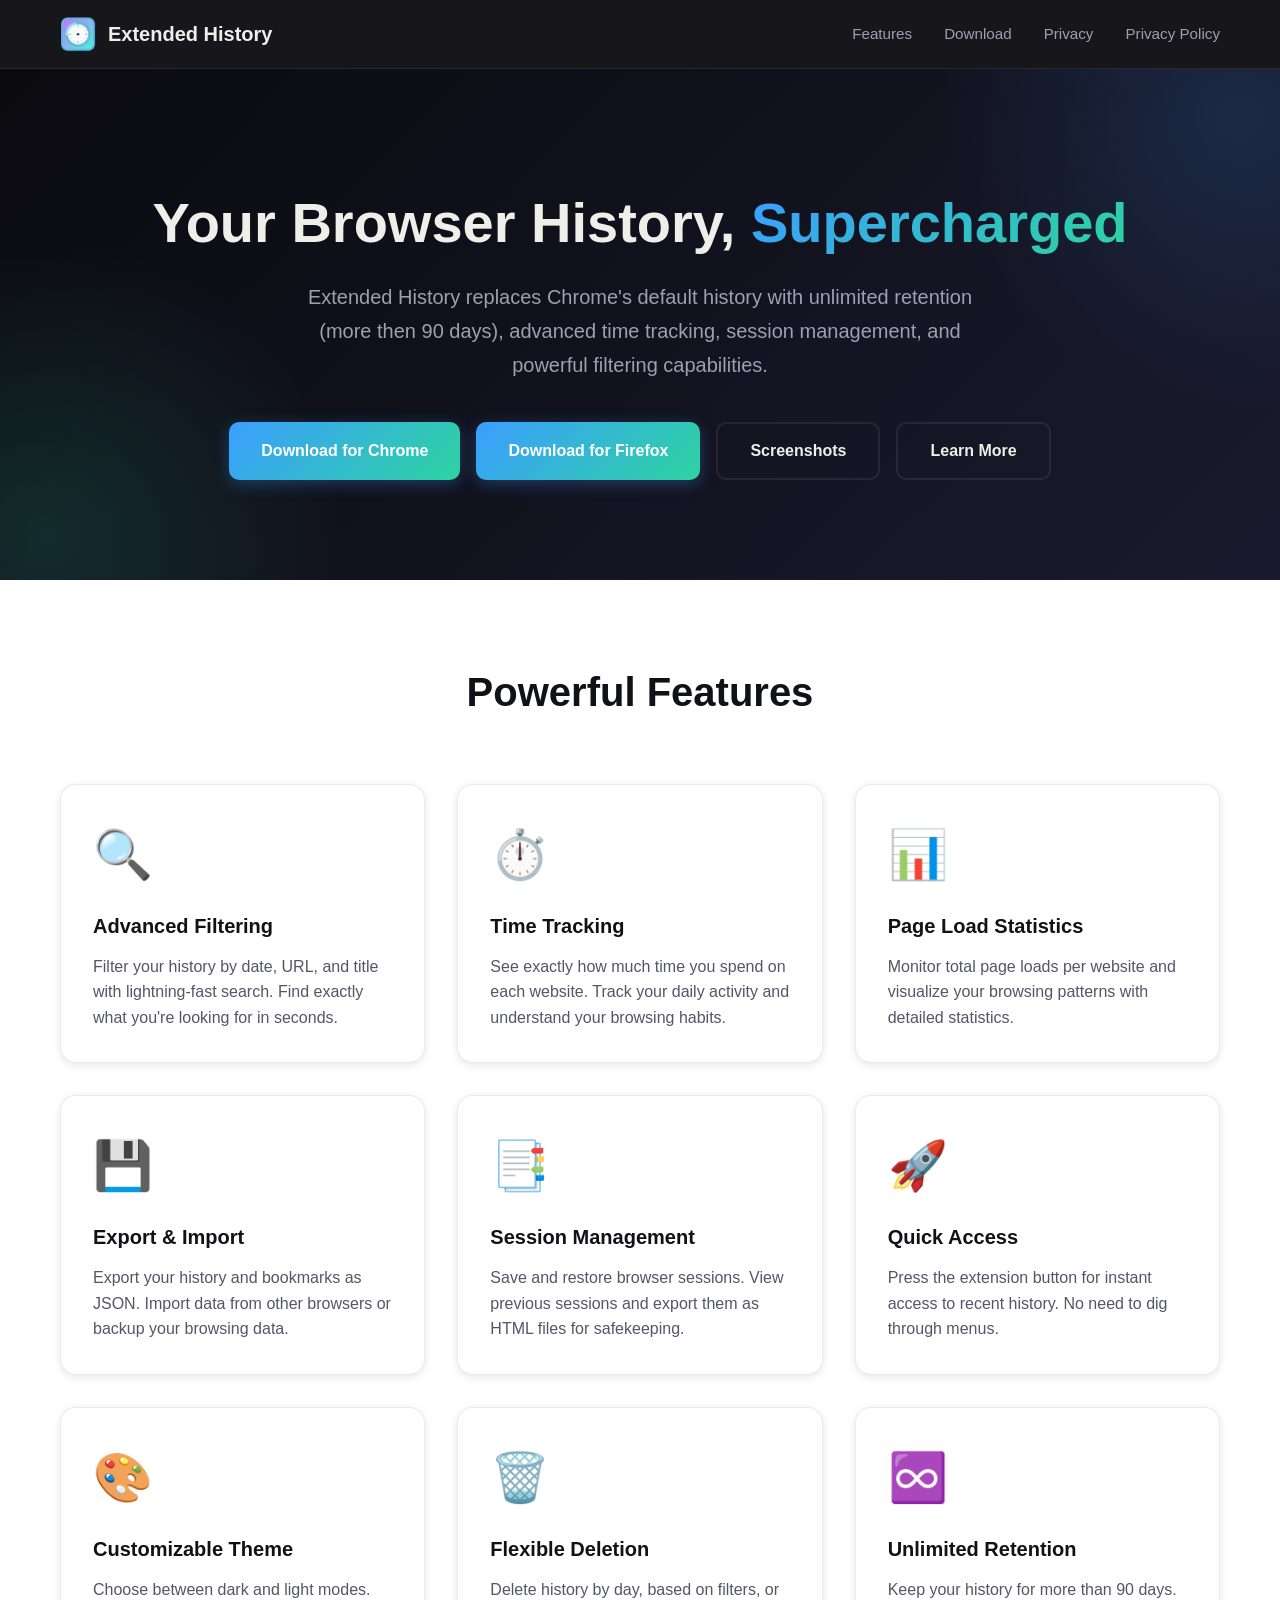
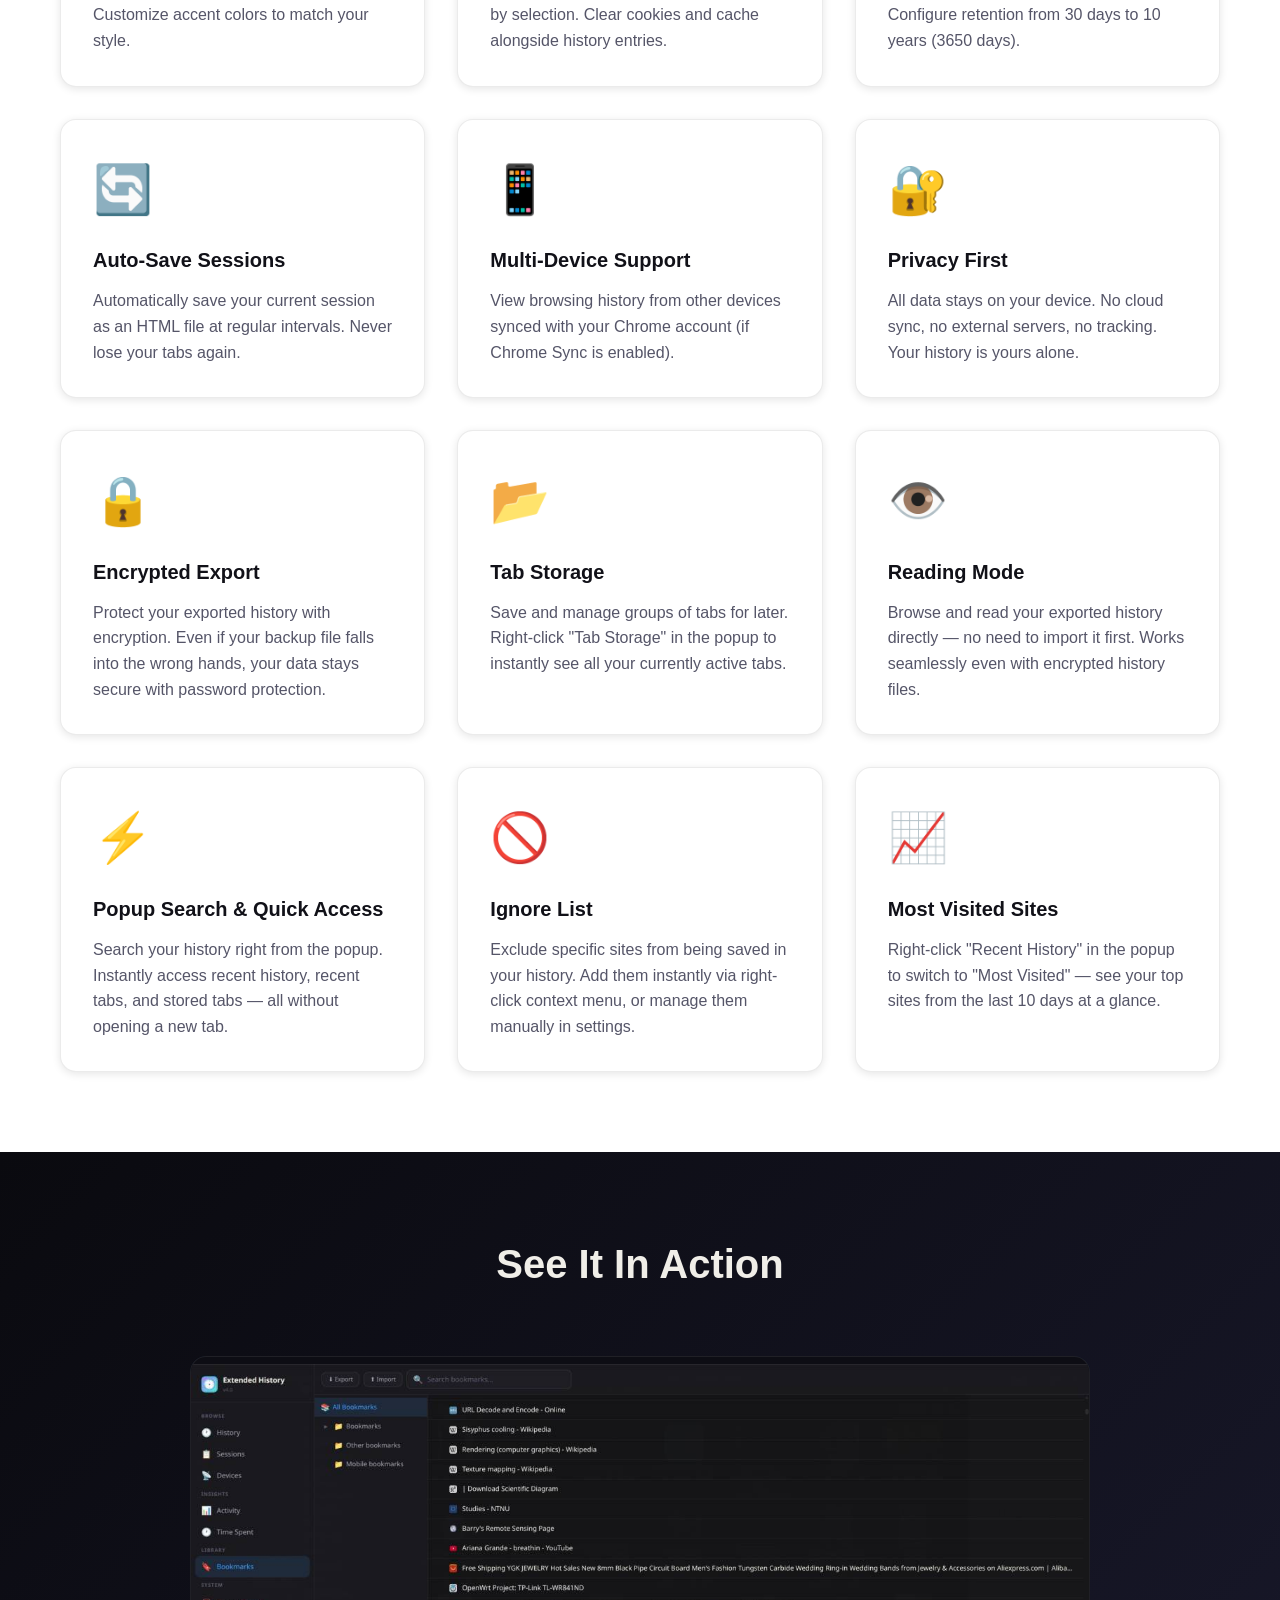
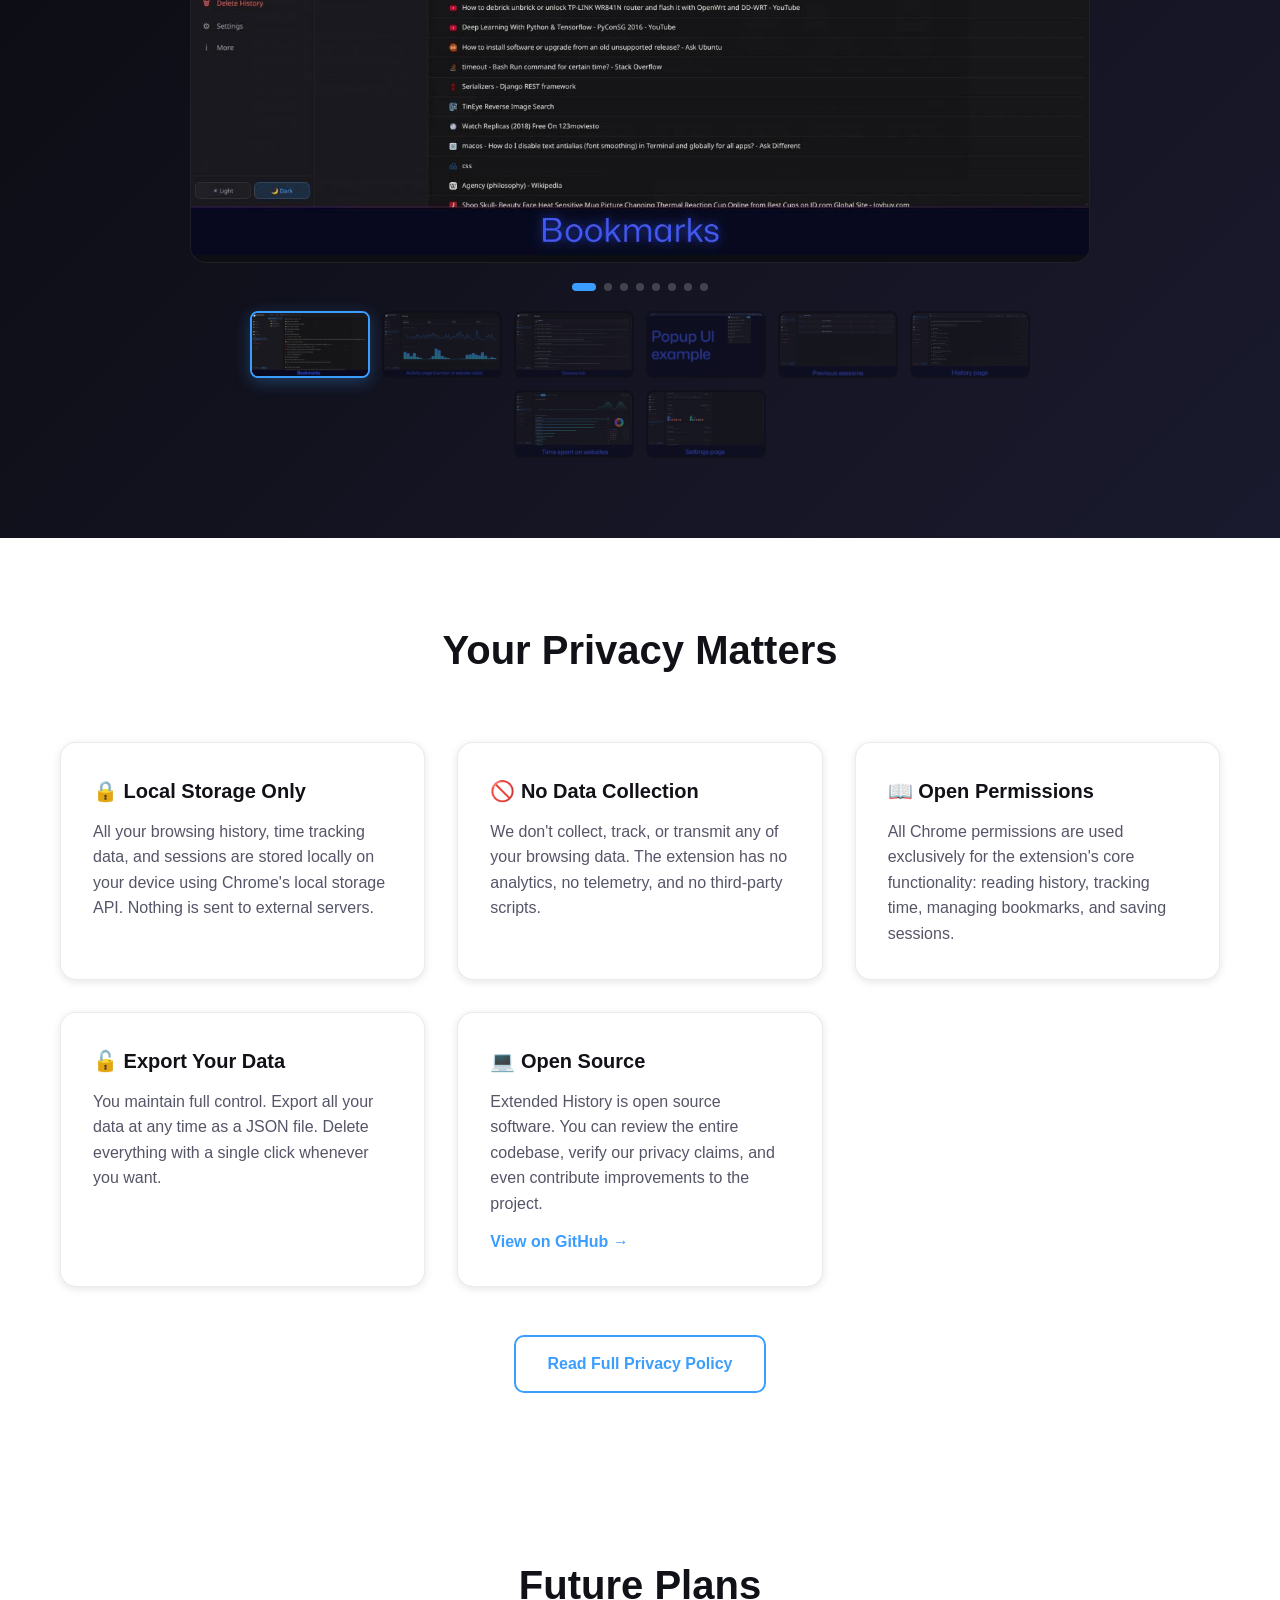
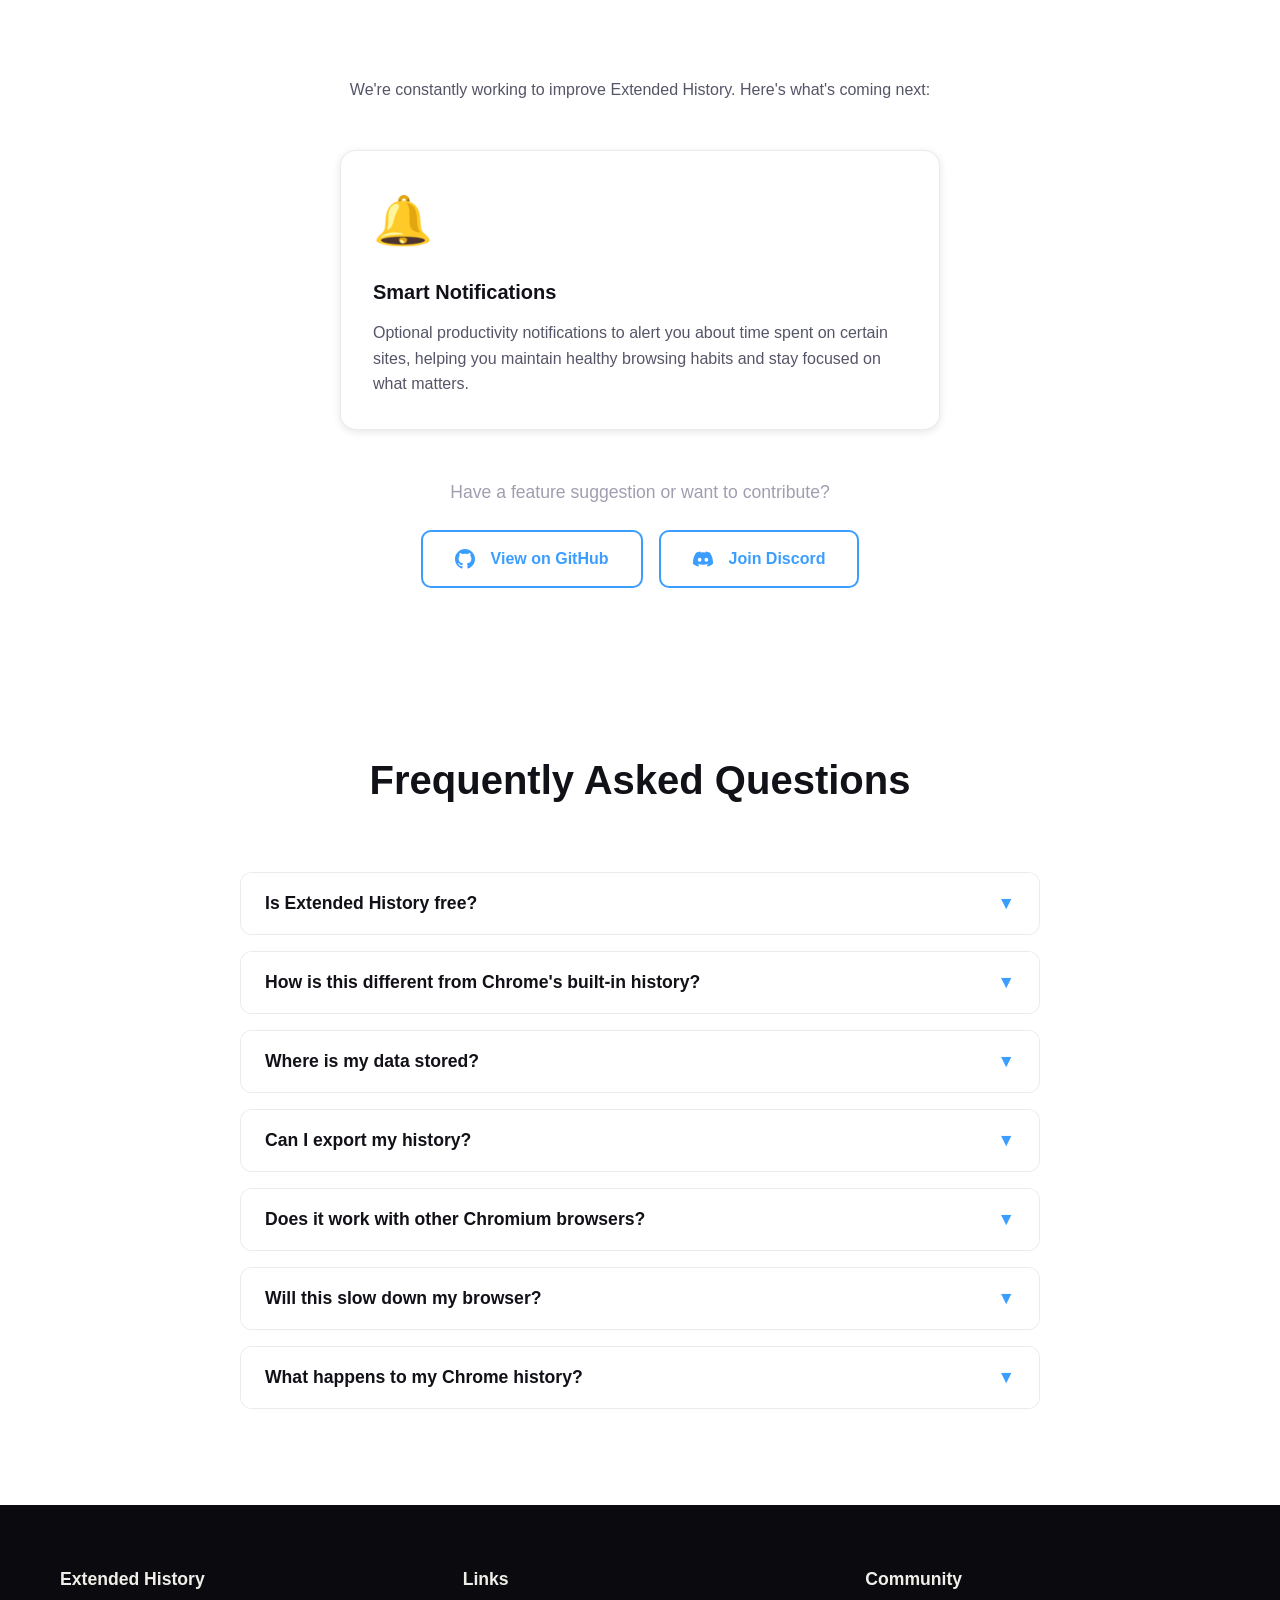
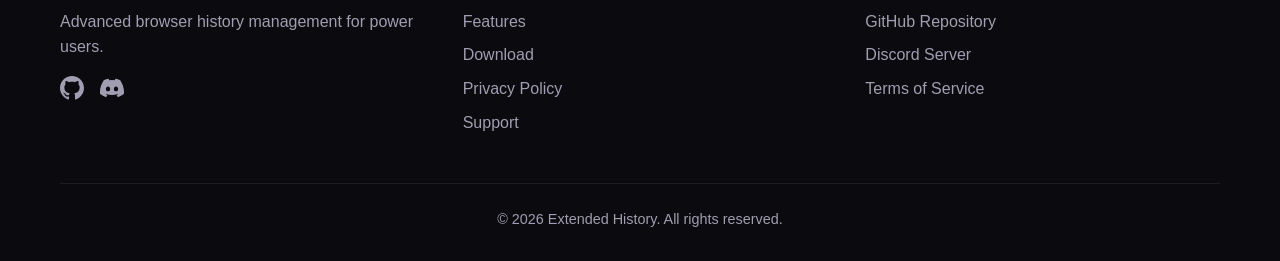
==== commit 684b309a: "Update index.html" ====
--- a/ExtendedHistory/index.html
+++ b/ExtendedHistory/index.html
@@ -7,7 +7,7 @@
     <meta name="description" content="Extended History is a powerful Chrome extension that replaces the default history with unlimited retention (more then 90 days), time tracking, sessions management, and advanced filtering capabilities. If you're looking for better alternative to BetterHistory, this is it">
     <meta name="keywords" content="Extended History, Chrome extension, browser history, unlimited history, history manager, tab storage, session manager, encrypted history, history search, browsing history, time tracking, history export, ignore list, most visited sites, Chrome history alternative, BetterHistory alternative, history popup, reading mode, context menu history">
     <link rel="stylesheet" href="styles.css">
-    <link rel="icon" href="https://github.com/elveapps/elveapps.github.io/blob/main/ExtendedHistory/icon128.png?raw=true" type="image/png">
+    <link rel="icon" href="https://elveapps.me/ExtendedHistory/favicon.png" type="image/png" sizes="48x48">
 </head>
 <body>
     <!-- Navigation -->
@@ -36,6 +36,7 @@
                 <p class="hero-subtitle">Extended History replaces Chrome's default history with unlimited retention (more then 90 days), advanced time tracking, session management, and powerful filtering capabilities.</p>
                 <div class="hero-buttons">
                     <a href="https://chromewebstore.google.com/detail/extended-history/cdfgfljiefjinljmnedgkfhgcgldkhkk" target="_blank" rel="noopener noreferrer" class="btn btn-primary">Download for Chrome</a>
+                     <a href="https://addons.mozilla.org/en-US/firefox/addon/extended-history/" target="_blank" rel="noopener noreferrer" class="btn btn-primary">Download for Firefox</a>
                     <a href="#screenshots" class="btn btn-secondary">Screenshots</a>
                     <a href="#features" class="btn btn-secondary">Learn More</a>
 
@@ -400,4 +401,4 @@
 
     <script src="script.js"></script>
 </body>
-</html>+</html>
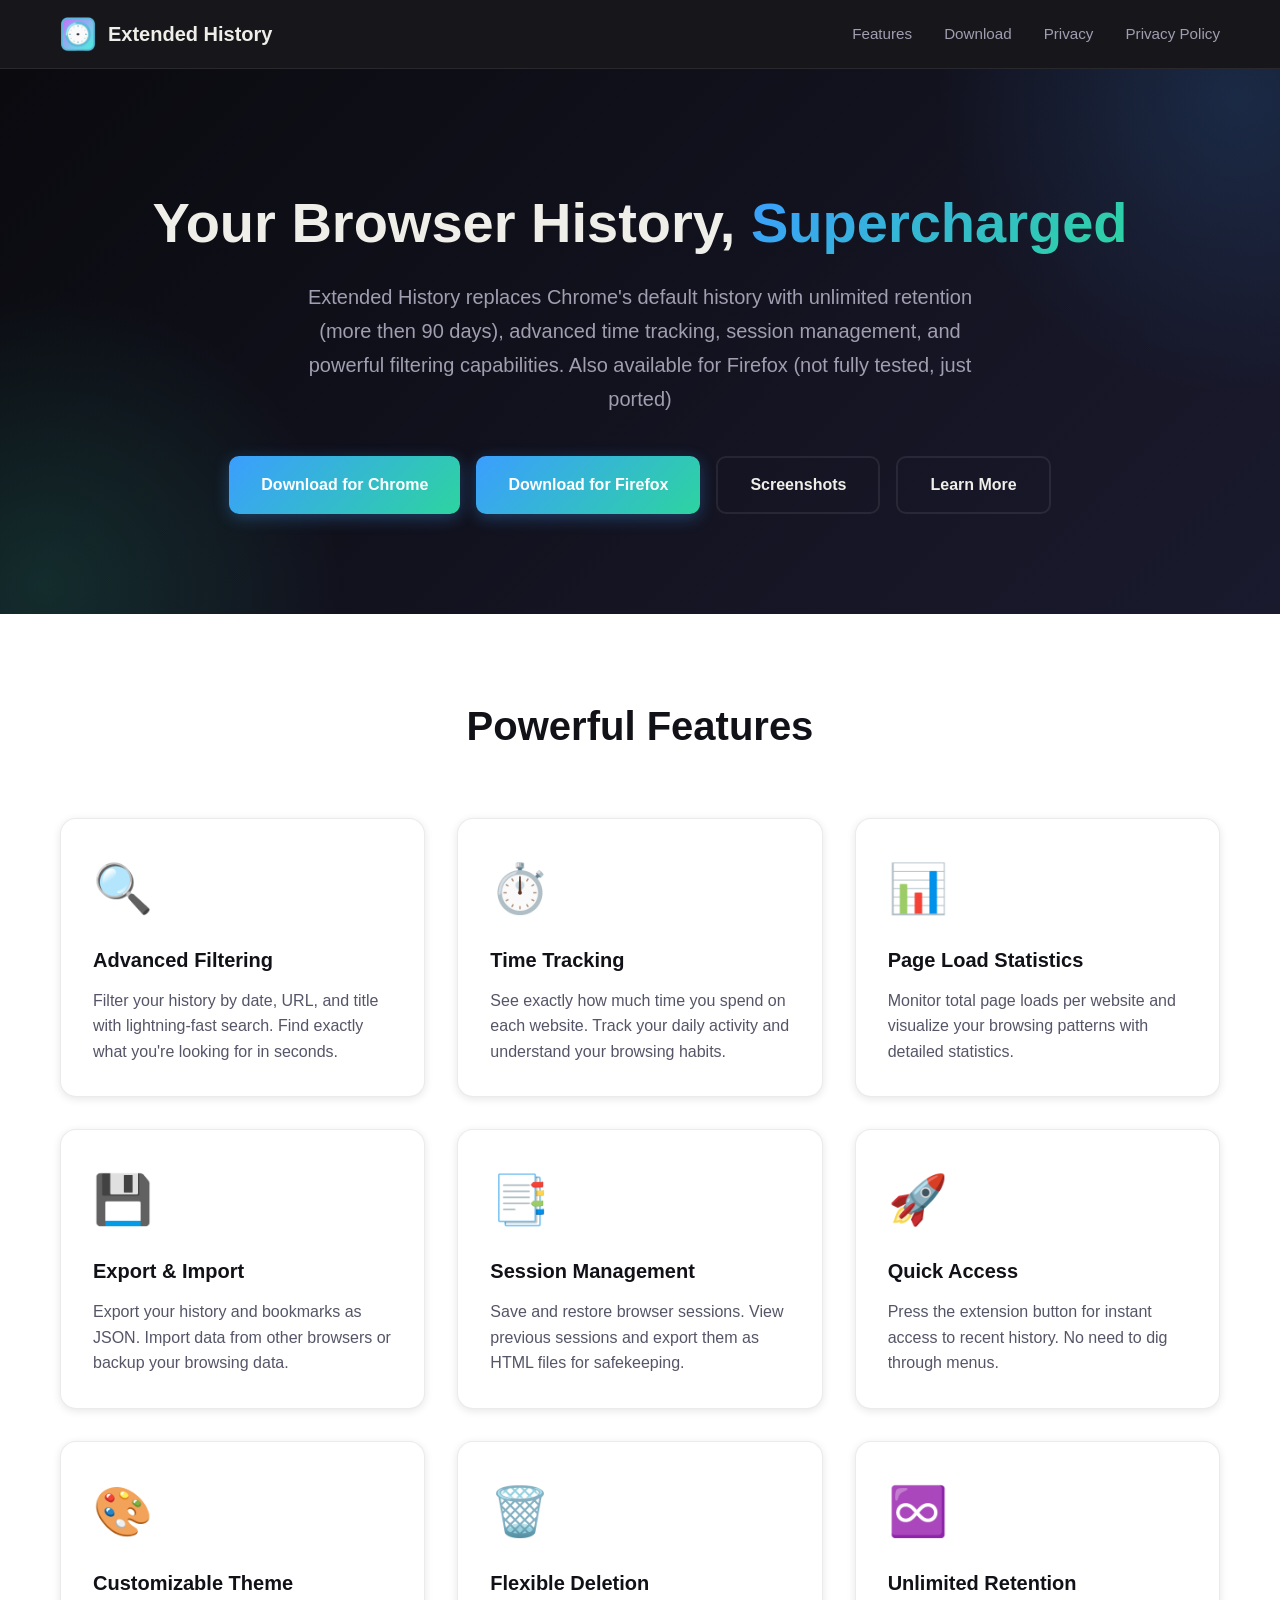
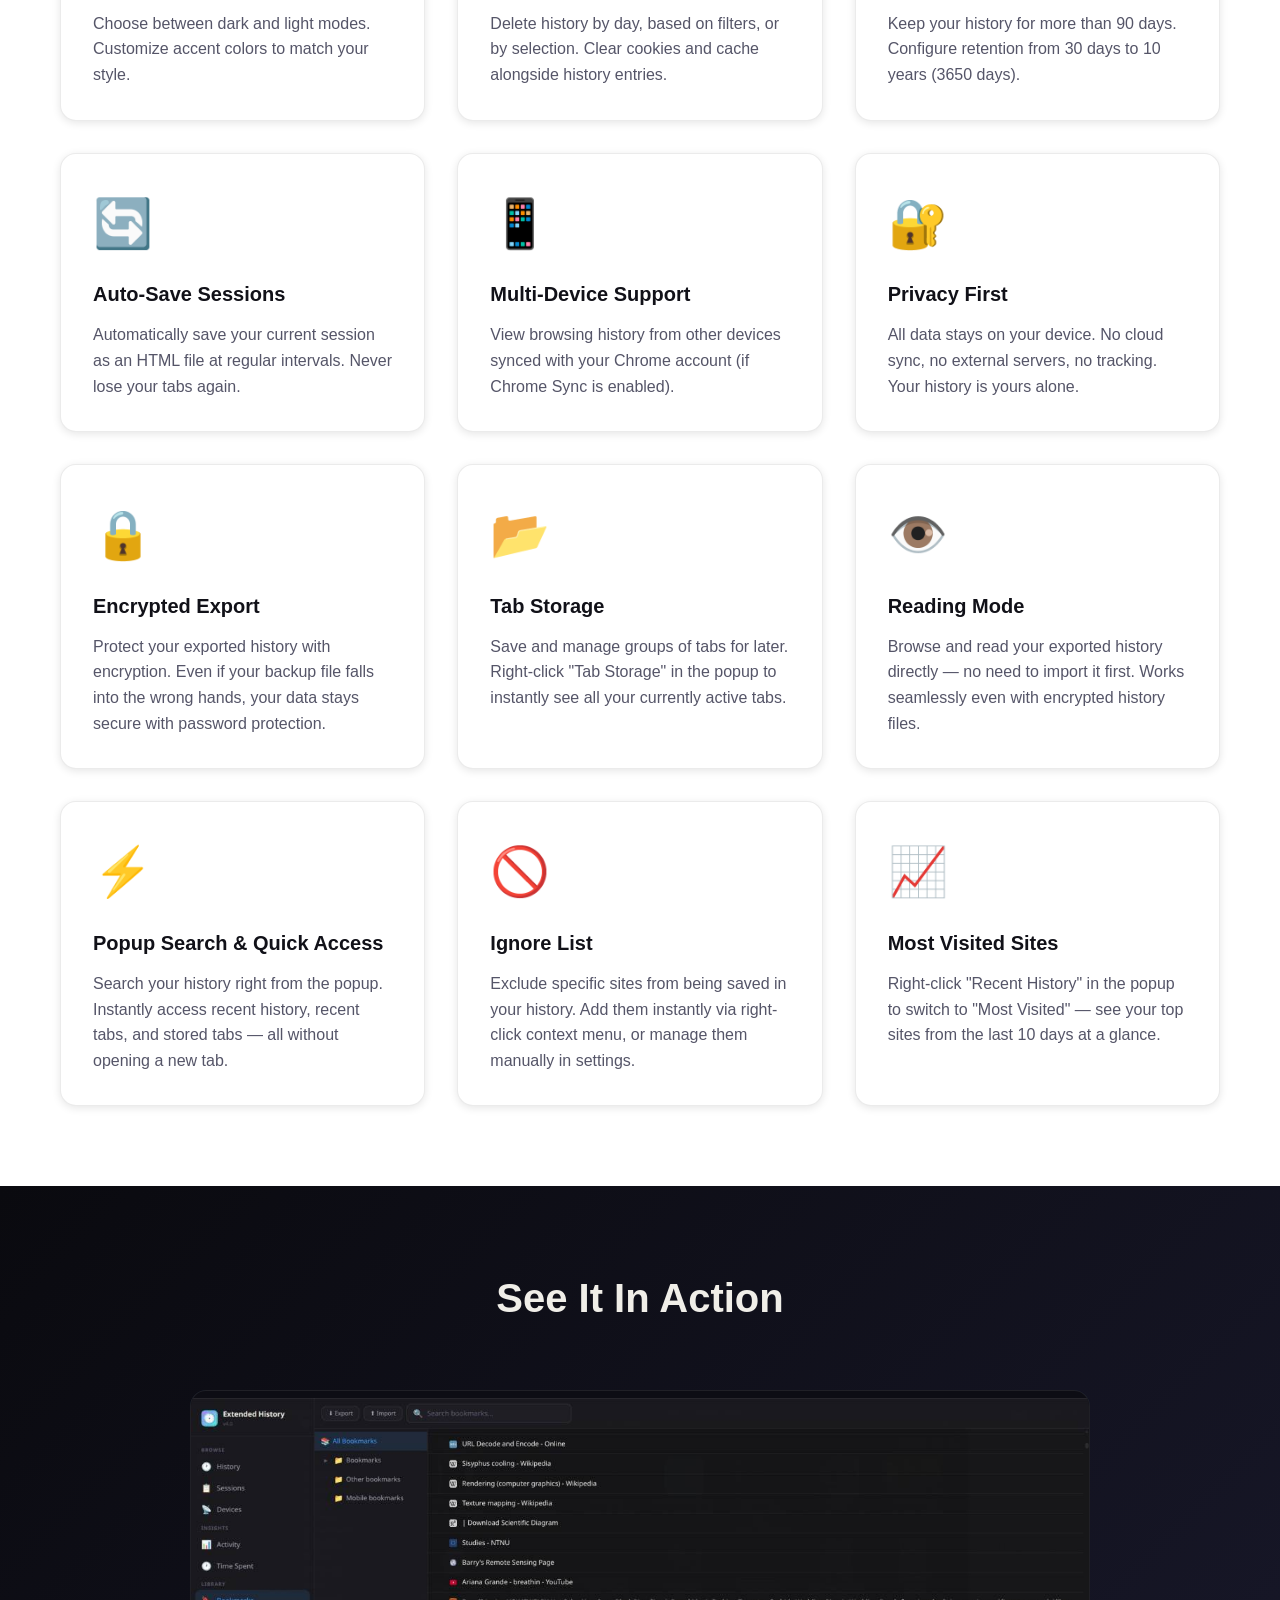
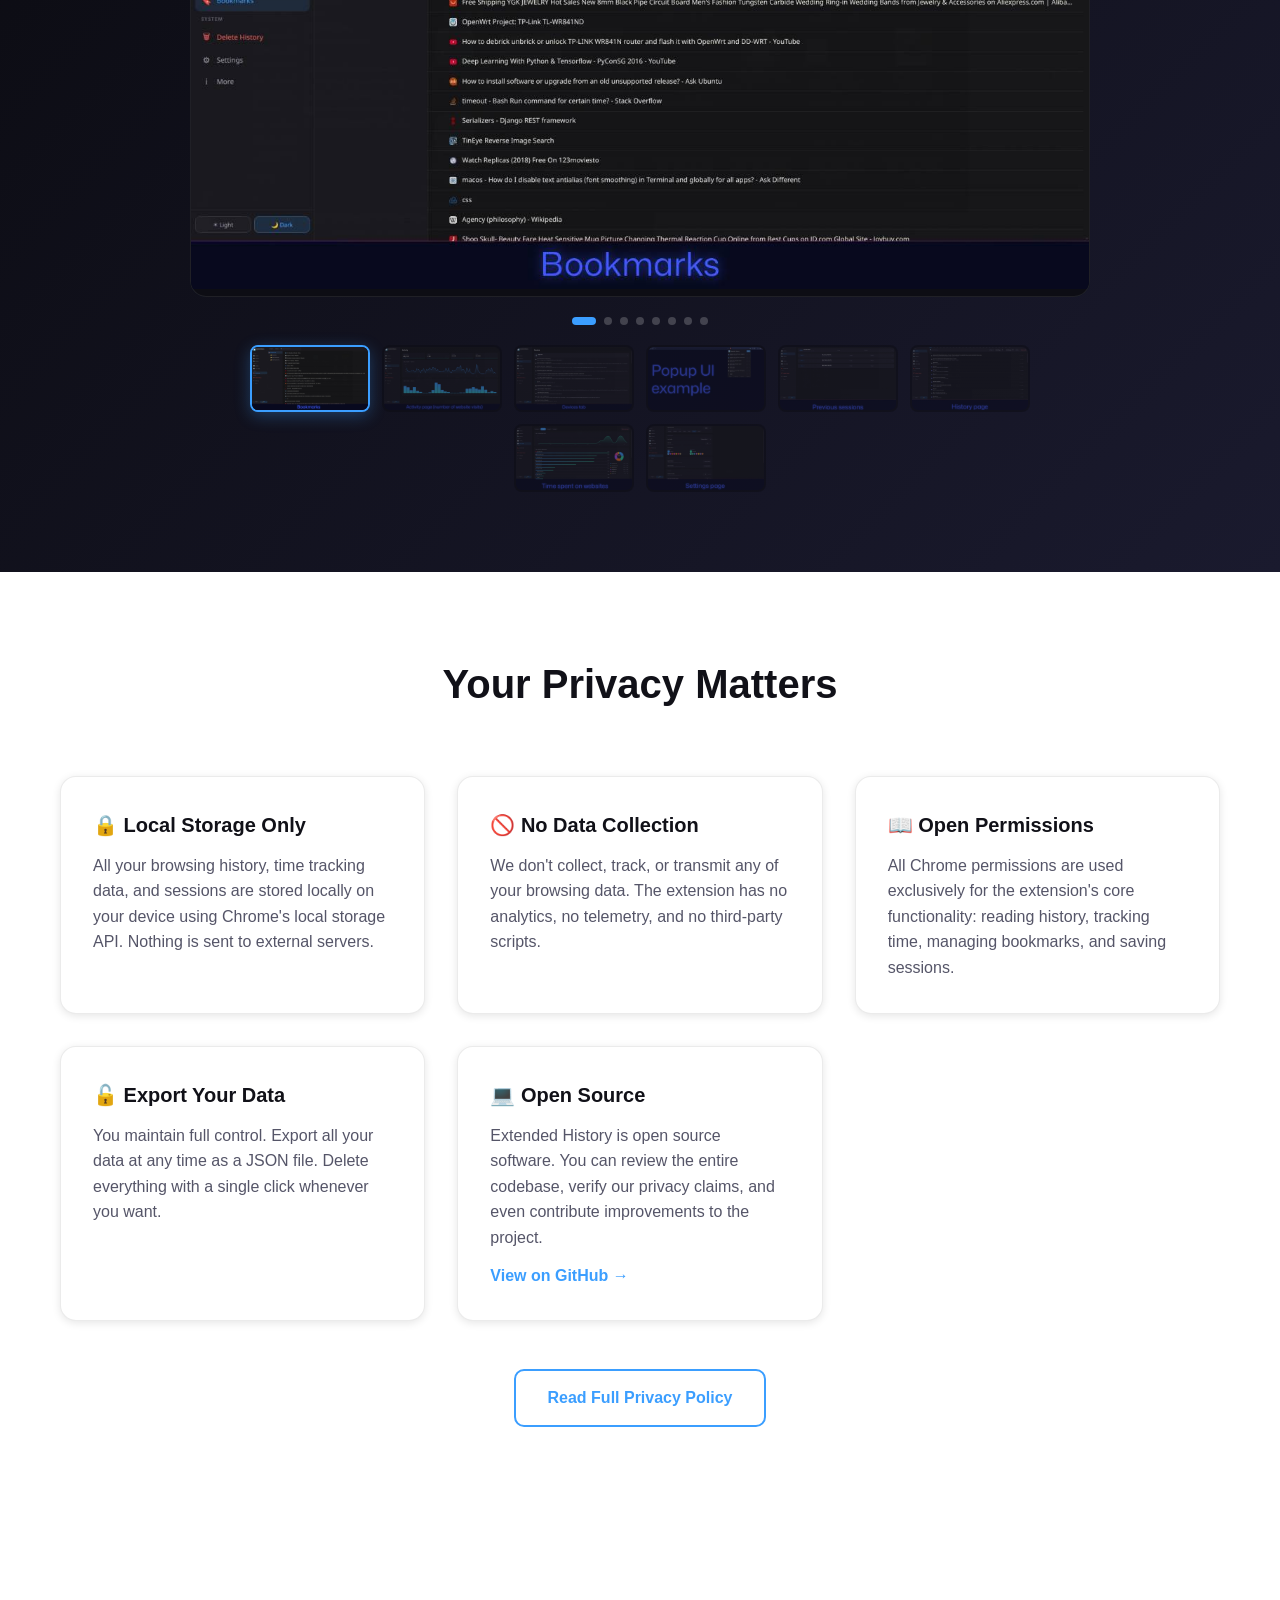
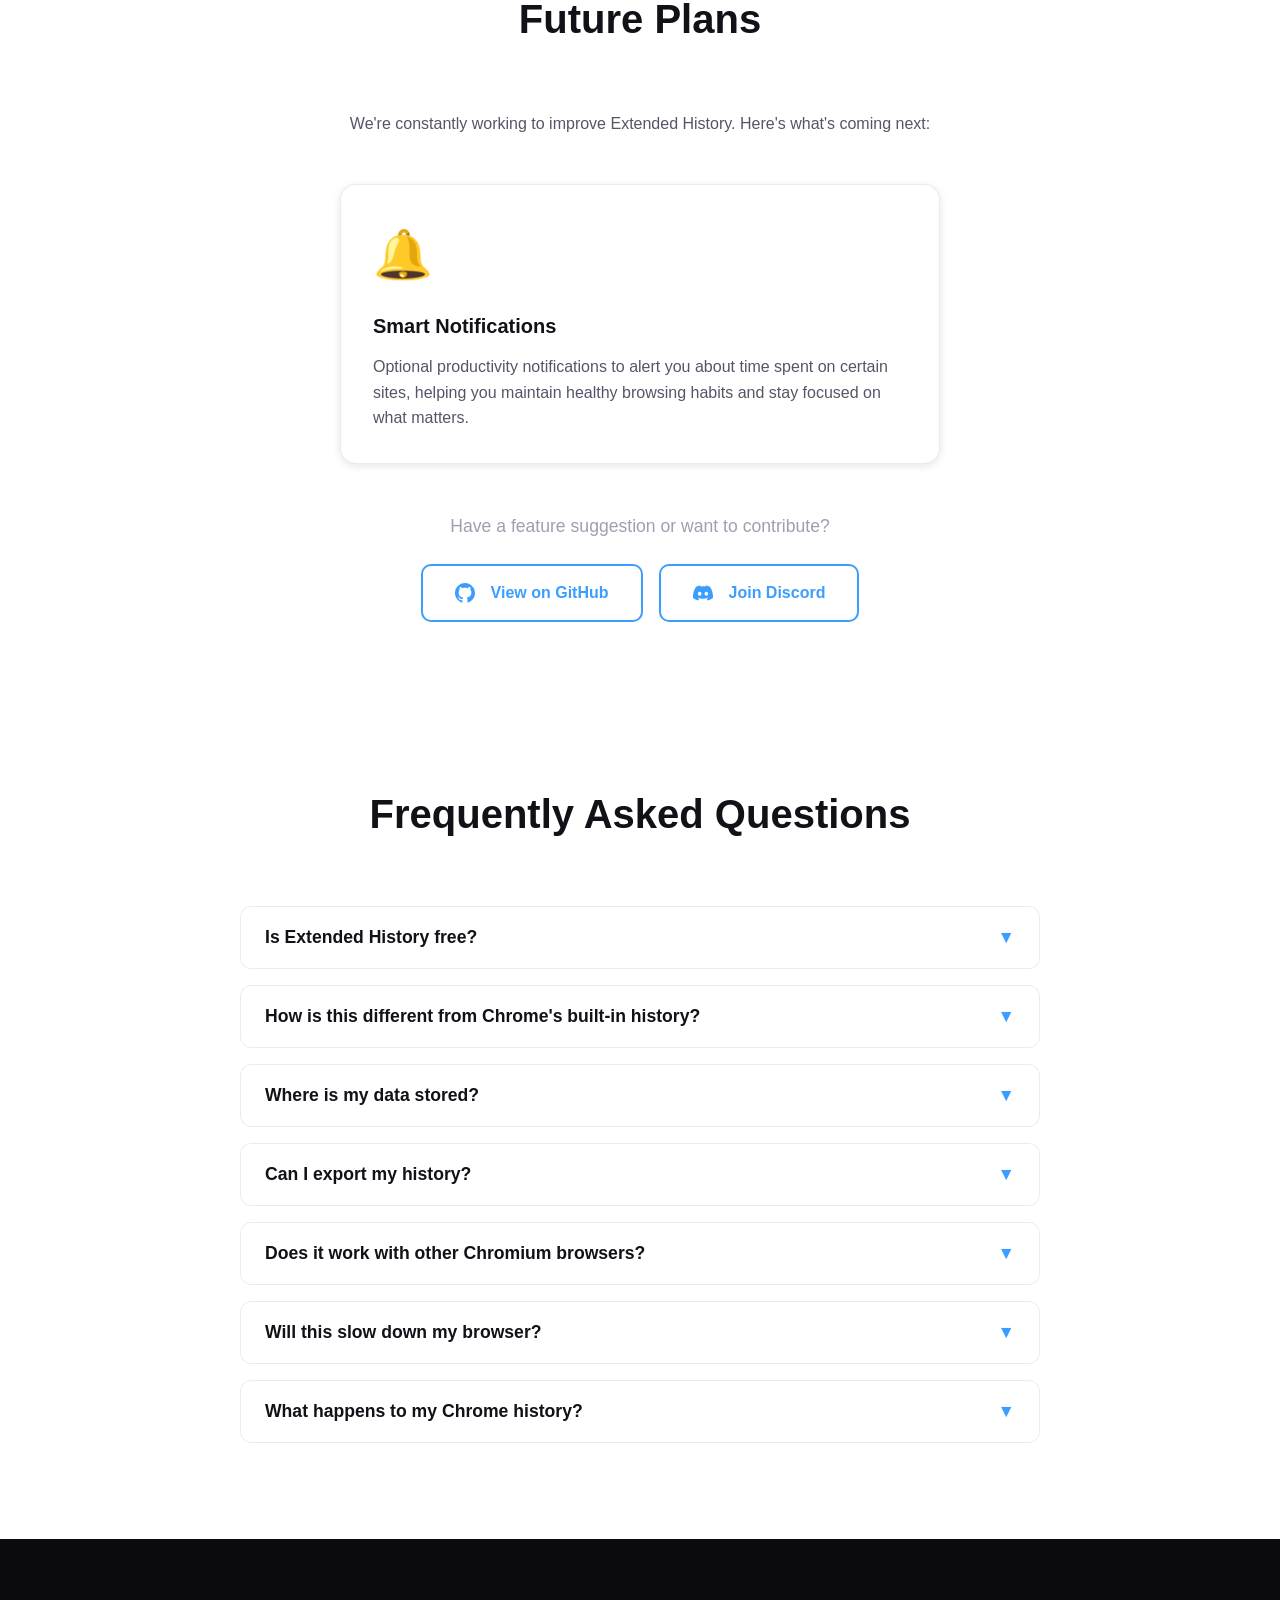
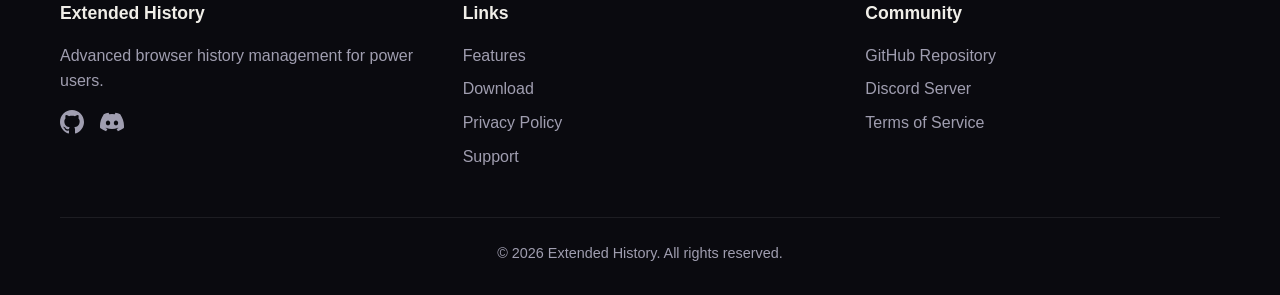
==== commit a5aee57d: "Update index.html" ====
--- a/ExtendedHistory/index.html
+++ b/ExtendedHistory/index.html
@@ -33,7 +33,7 @@
         <div class="container">
             <div class="hero-content">
                 <h1 class="hero-title">Your Browser History, <span class="gradient-text">Supercharged</span></h1>
-                <p class="hero-subtitle">Extended History replaces Chrome's default history with unlimited retention (more then 90 days), advanced time tracking, session management, and powerful filtering capabilities.</p>
+                <p class="hero-subtitle">Extended History replaces Chrome's default history with unlimited retention (more then 90 days), advanced time tracking, session management, and powerful filtering capabilities. Also available for Firefox (not fully tested, just ported)</p>
                 <div class="hero-buttons">
                     <a href="https://chromewebstore.google.com/detail/extended-history/cdfgfljiefjinljmnedgkfhgcgldkhkk" target="_blank" rel="noopener noreferrer" class="btn btn-primary">Download for Chrome</a>
                      <a href="https://addons.mozilla.org/en-US/firefox/addon/extended-history/" target="_blank" rel="noopener noreferrer" class="btn btn-primary">Download for Firefox</a>
